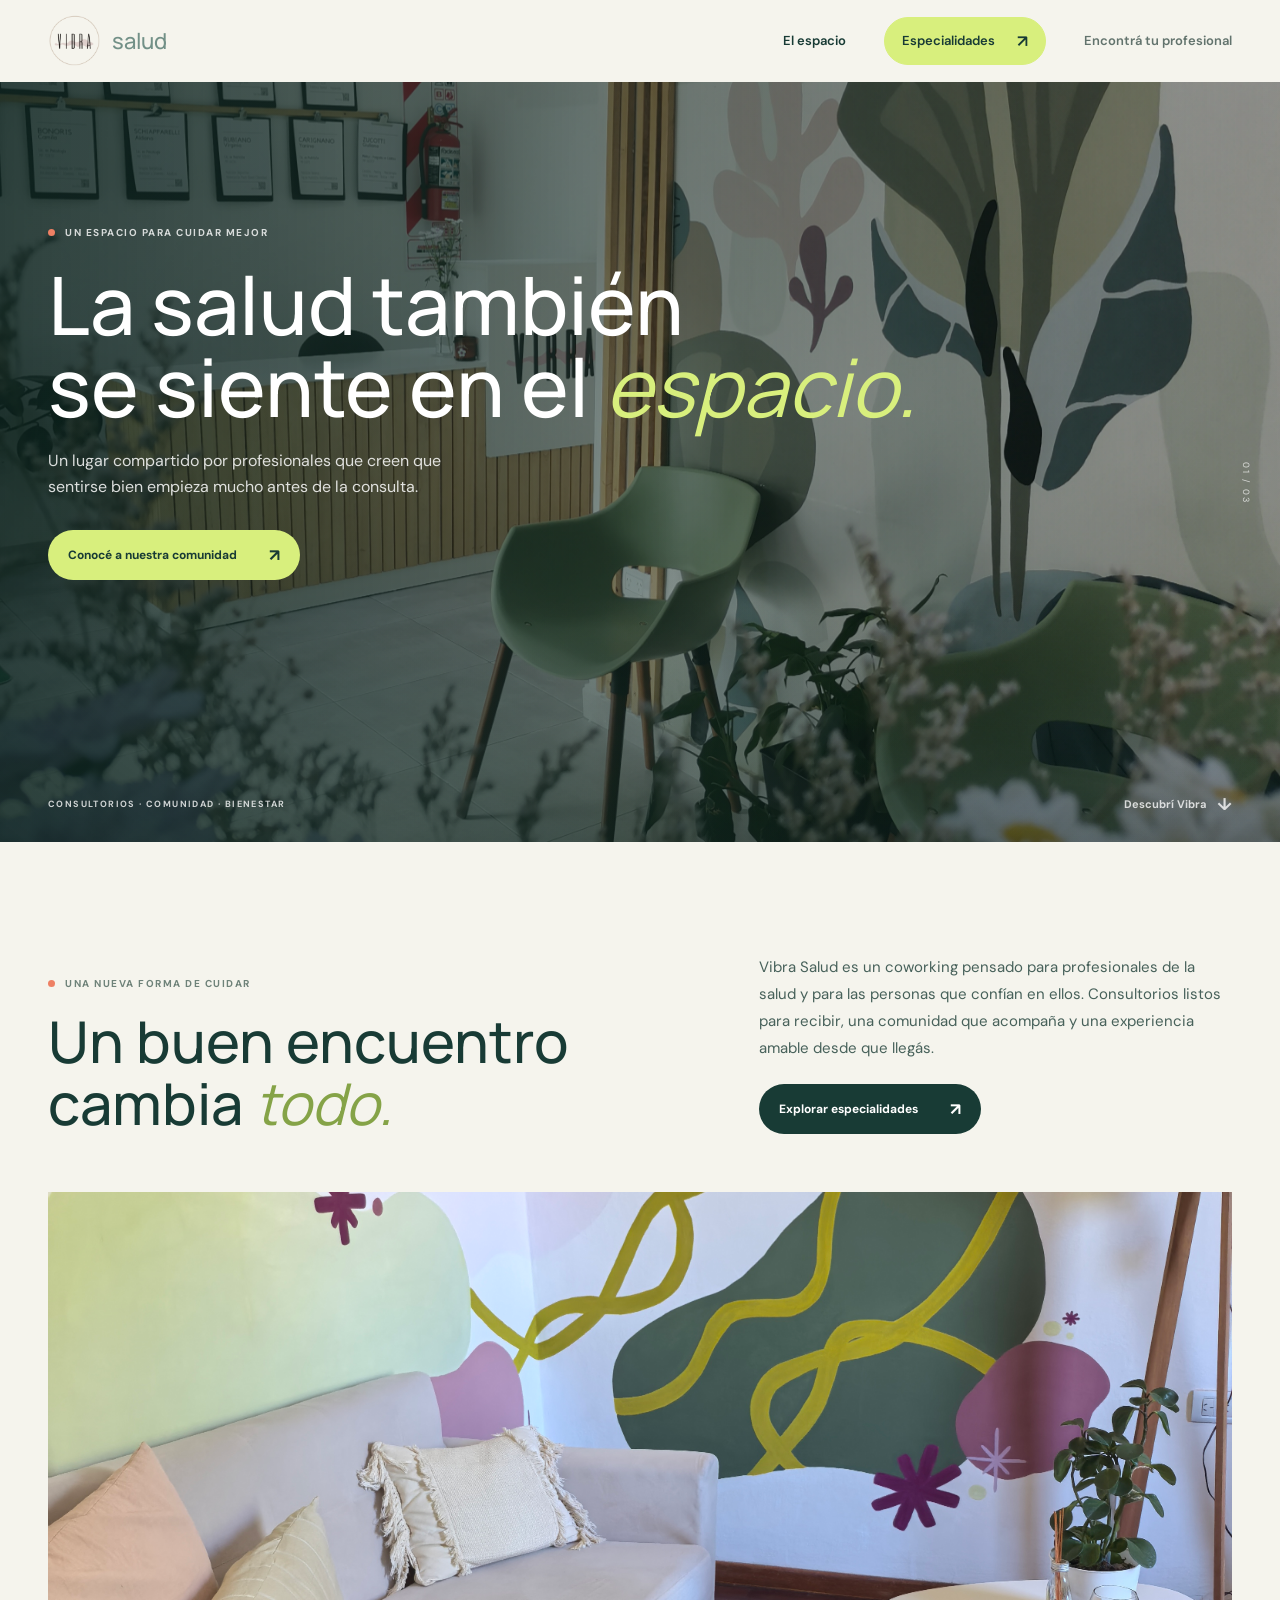
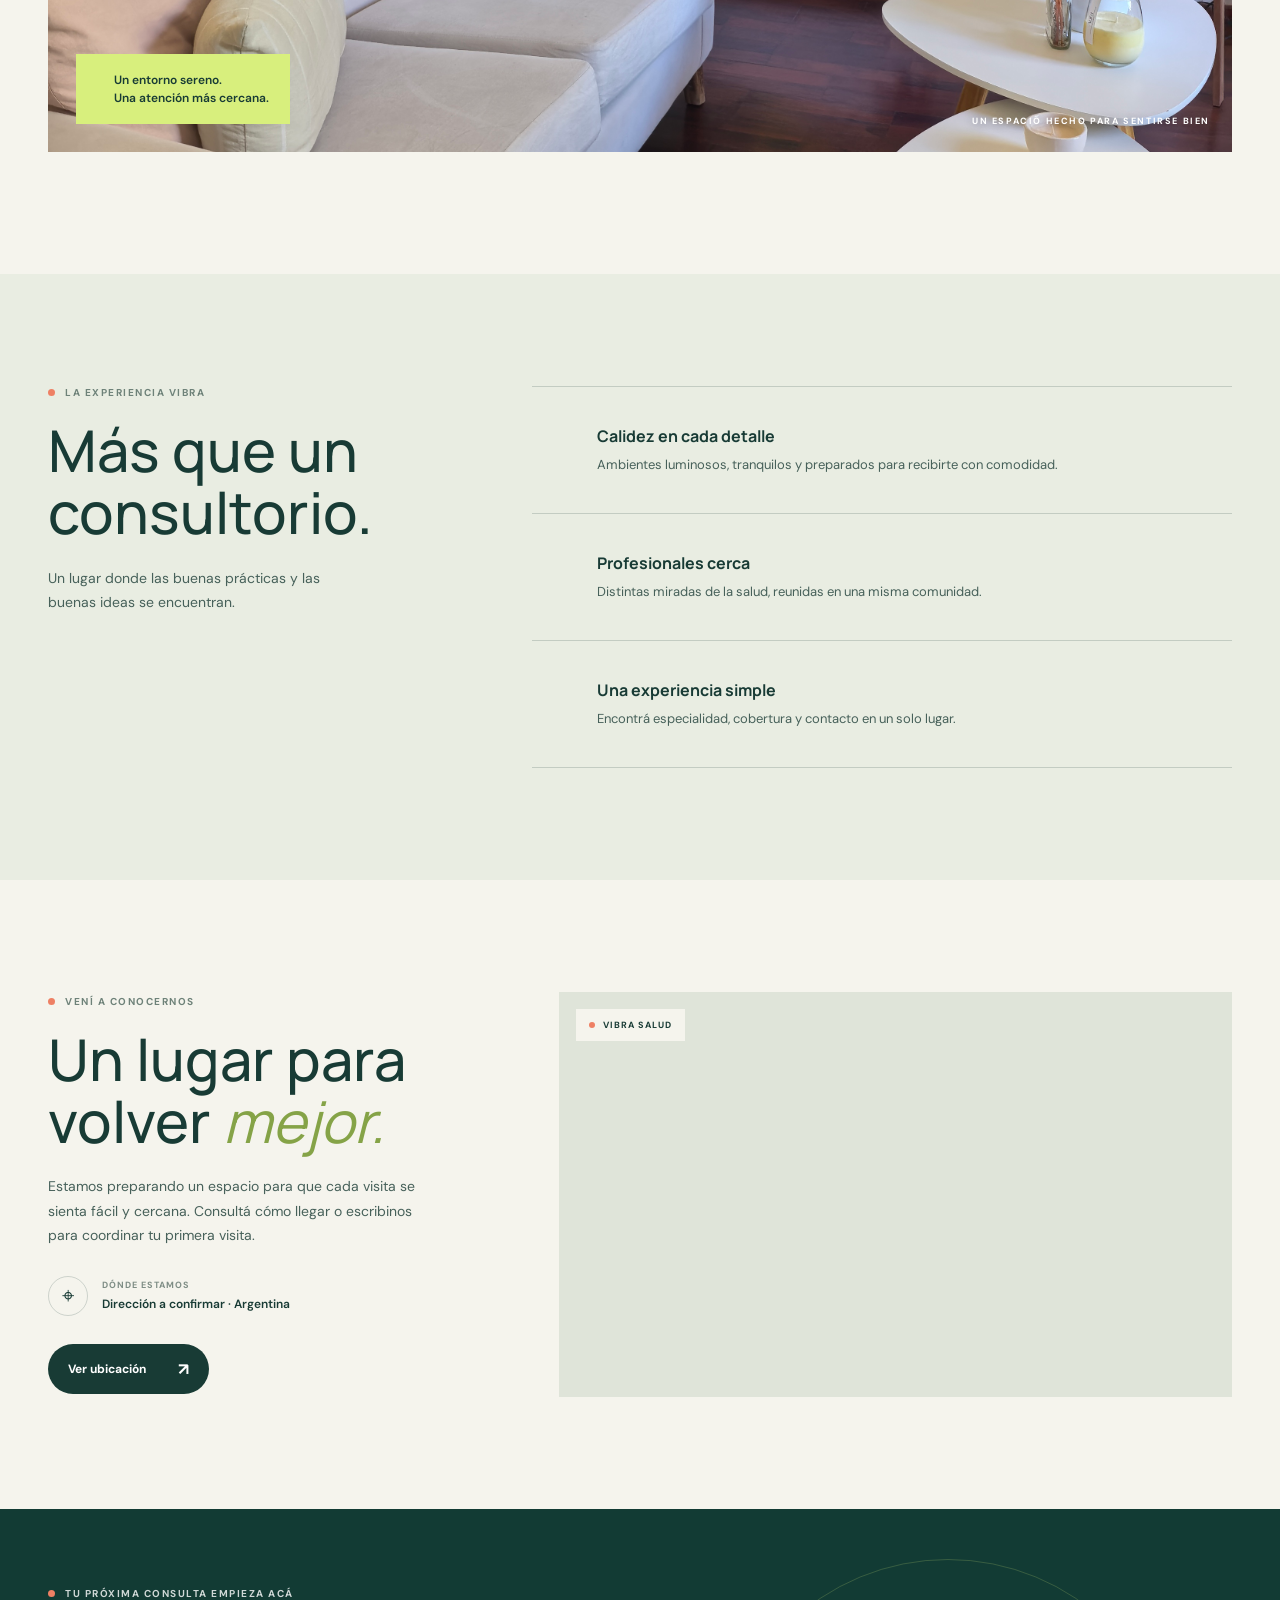
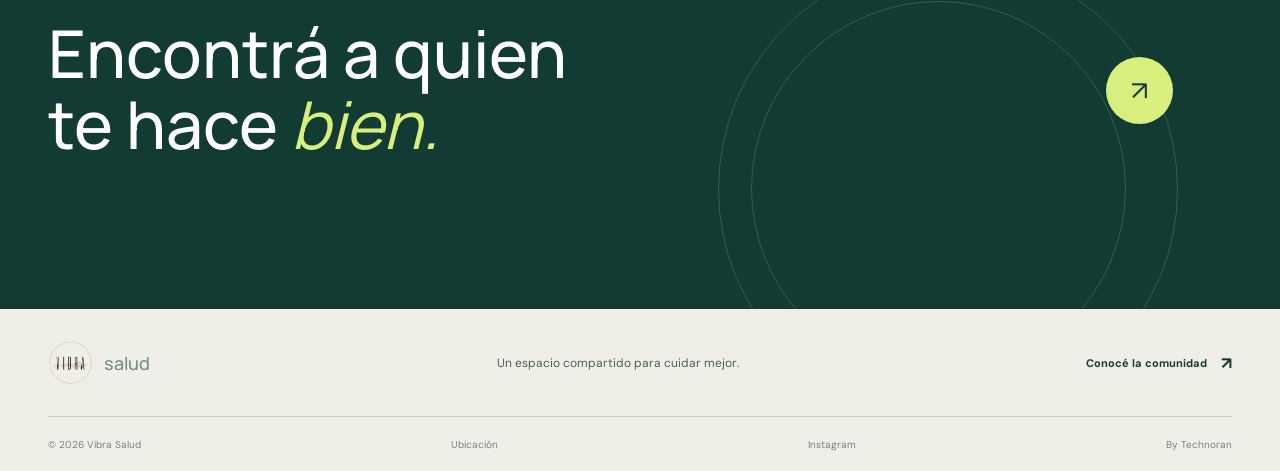
==== index.html @ de211df5 ""direccion"" ====
<!doctype html>
<html lang="es">
<head>
  <meta charset="utf-8">
  <meta name="viewport" content="width=device-width, initial-scale=1">
  <meta name="theme-color" content="#f5f4ed">
  <meta name="description" content="Vibra Salud: espacios de trabajo compartidos para profesionales de la salud. Conocé el espacio y encontrá a tu profesional.">
  <title>Vibra Salud | Un espacio que te hace bien</title>
  <link rel="preconnect" href="https://fonts.googleapis.com">
  <link rel="preconnect" href="https://fonts.gstatic.com" crossorigin>
  <link href="https://fonts.googleapis.com/css2?family=DM+Sans:wght@400;500;600;700&family=Manrope:wght@400;500;600;700;800&display=swap" rel="stylesheet">
  <link rel="stylesheet" href="styles.css">
  <script src="script.js" defer></script>
</head>
<body>
  <header class="site-header">
    <a class="brand" href="index.html" aria-label="Vibra Salud, inicio">
      <img class="brand-logo" src="image/logo.png" alt="">
      <span class="brand-light">salud</span>
    </a>
    <button class="menu-toggle" type="button" aria-expanded="false" aria-controls="main-nav" aria-label="Abrir menú">
      <span></span><span></span>
    </button>
    <nav class="main-nav" id="main-nav" aria-label="Navegación principal">
      <a class="nav-link active" href="index.html">El espacio</a>
      <a class="nav-cta" href="especialidades.html">Especialidades <span aria-hidden="true">↗</span></a>
      <a class="nav-link" href="profesionales.html">Encontrá tu profesional</a>
    </nav>
  </header>

  <main>
    <section class="hero" aria-labelledby="hero-title">
      <div class="hero-image" role="img" aria-label="Consultorio luminoso y cálido preparado para recibir pacientes"></div>
      <div class="hero-shade"></div>
      <div class="hero-content page-width">
        <p class="eyebrow eyebrow-light"><span class="eyebrow-dot"></span> Un espacio para cuidar mejor</p>
        <h1 id="hero-title">La salud también<br>se siente en el <em>espacio.</em></h1>
        <p class="hero-copy">Un lugar compartido por profesionales que creen que sentirse bien empieza mucho antes de la consulta.</p>
        <a class="button button-lime" href="especialidades.html">Conocé a nuestra comunidad <span aria-hidden="true">↗</span></a>
      </div>
      <div class="hero-bottom page-width">
        <span>CONSULTORIOS · COMUNIDAD · BIENESTAR</span>
        <a href="#el-espacio">Descubrí Vibra <span aria-hidden="true">↓</span></a>
      </div>
      <span class="hero-index" aria-hidden="true">01 / 03</span>
    </section>

    <section class="intro section-pad" id="el-espacio">
      <div class="page-width intro-grid">
        <div>
          <p class="eyebrow"><span class="eyebrow-dot"></span> Una nueva forma de cuidar</p>
          <h2>Un buen encuentro<br>cambia <em>todo.</em></h2>
        </div>
        <div class="intro-copy">
          <p>Vibra Salud es un coworking pensado para profesionales de la salud y para las personas que confían en ellos. Consultorios listos para recibir, una comunidad que acompaña y una experiencia amable desde que llegás.</p>
          <a class="button button-dark" href="especialidades.html">Explorar especialidades <span aria-hidden="true">↗</span></a>
        </div>
      </div>
      <div class="page-width image-story image-carousel">
        <img src="image/vibra2.jpg" class="is-active">
        <img src="image/vibra4.jpg">
        <img src="image/vibra3.jpg">
        <img src="image/vibra6.jpg">
        <div class="image-note"><span class="note-number"></span><span>Un entorno sereno.<br>Una atención más cercana.</span></div>
        <div class="image-caption">UN ESPACIO HECHO PARA SENTIRSE BIEN</div>
      </div>
    </section>

    <section class="values section-pad">
      <div class="page-width values-grid">
        <div class="values-heading">
          <p class="eyebrow"><span class="eyebrow-dot"></span> La experiencia Vibra</p>
          <h2>Más que un<br>consultorio.</h2>
          <p>Un lugar donde las buenas prácticas y las buenas ideas se encuentran.</p>
        </div>
        <div class="value-list">
          <article class="value-item">
            <span class="value-symbol" aria-hidden="true"></span>
            <div><h3>Calidez en cada detalle</h3><p>Ambientes luminosos, tranquilos y preparados para recibirte con comodidad.</p></div>
            <span class="value-arrow" aria-hidden="true"></span>
          </article>
          <article class="value-item">
            <span class="value-symbol" aria-hidden="true"></span>
            <div><h3>Profesionales cerca</h3><p>Distintas miradas de la salud, reunidas en una misma comunidad.</p></div>
            <span class="value-arrow" aria-hidden="true"></span>
          </article>
          <article class="value-item">
            <span class="value-symbol" aria-hidden="true"></span>
            <div><h3>Una experiencia simple</h3><p>Encontrá especialidad, cobertura y contacto en un solo lugar.</p></div>
            <span class="value-arrow" aria-hidden="true"></span>
          </article>
        </div>
      </div>
    </section>

    <section class="location section-pad" id="ubicacion">
      <div class="page-width location-grid">
        <div class="location-copy">
          <p class="eyebrow"><span class="eyebrow-dot"></span> Vení a conocernos</p>
          <h2>Un lugar para<br>volver <em>mejor.</em></h2>
          <p>Estamos preparando un espacio para que cada visita se sienta fácil y cercana. Consultá cómo llegar o escribinos para coordinar tu primera visita.</p>
          <div class="address-block">
            <span class="address-icon" aria-hidden="true">⌖</span>
            <div><span class="small-label">DÓNDE ESTAMOS</span><strong data-address>Carlos Pellegrini 689, Villa Maria, Córdoba, Argentina</strong></div>
          </div>
          <a class="button button-dark" href="https://www.google.com/maps/search/?api=1&query=Vibra+Salud+coworking" target="_blank" rel="noreferrer">Ver ubicación <span aria-hidden="true">↗</span></a>
        </div>
        <div class="map-frame">
          <iframe title="Mapa de ubicación de Vibra Salud" data-map src="https://maps.google.com/maps?q=Vibra%20Salud%20coworking&t=&z=13&ie=UTF8&iwloc=&output=embed" loading="lazy" referrerpolicy="no-referrer-when-downgrade"></iframe>
          <span class="map-label"><span class="eyebrow-dot"></span> VIBRA SALUD</span>
        </div>
      </div>
    </section>

    <section class="closing-band">
      <div class="page-width closing-content">
        <p class="eyebrow eyebrow-light"><span class="eyebrow-dot"></span> Tu próxima consulta empieza acá</p>
        <h2>Encontrá a quien<br>te hace <em>bien.</em></h2>
        <a class="round-link" href="especialidades.html" aria-label="Ver especialidades">↗</a>
      </div>
      <span class="closing-orbit orbit-one" aria-hidden="true"></span>
      <span class="closing-orbit orbit-two" aria-hidden="true"></span>
    </section>
  </main>

  <footer class="site-footer">
    <div class="page-width footer-top">
      <a class="brand brand-footer" href="index.html" aria-label="Vibra Salud, inicio"><img class="brand-logo" src="image/logo.png" alt=""><span class="brand-light">salud</span></a>
      <p>Un espacio compartido para cuidar mejor.</p>
      <a class="footer-link" href="especialidades.html">Conocé la comunidad <span aria-hidden="true">↗</span></a>
    </div>
    <div class="page-width footer-bottom"><span>© <span data-year></span> Vibra Salud</span><a href="#ubicacion">Ubicación</a><a href="https://www.instagram.com/vibra.coworkingsalud/" target="_blank" rel="noopener noreferrer">Instagram</a><a href="https://technoransuite.com.ar/" target="_blank" rel="noopener noreferrer">By Technoran</a></div>
  </footer>
</body>
</html>
---- styles.css ----
:root {
  --paper: #f5f4ed;
  --white: #fffefa;
  --ink: #183b35;
  --ink-soft: #47615a;
  --green: #164f43;
  --green-deep: #123b34;
  --lime: #d8ef7d;
  --coral: #ee8064;
  --line: rgba(24, 59, 53, .18);
  --font-display: "Manrope", sans-serif;
  --font-body: "DM Sans", sans-serif;
  --page-width: 1240px;
}

* { box-sizing: border-box; }
html { scroll-behavior: smooth; }
body { margin: 0; background: var(--paper); color: var(--ink); font-family: var(--font-body); font-size: 16px; -webkit-font-smoothing: antialiased; }
a { color: inherit; text-decoration: none; }
button, select { font: inherit; }
button:focus-visible, a:focus-visible, select:focus-visible { outline: 3px solid var(--coral); outline-offset: 4px; }
.page-width { width: min(var(--page-width), calc(100% - 96px)); margin-inline: auto; }
.section-pad { padding-block: 112px; }
.site-header { height: 82px; padding-inline: max(48px, calc((100vw - var(--page-width)) / 2)); display: flex; justify-content: space-between; align-items: center; background: var(--paper); position: sticky; top: 0; z-index: 10; border-bottom: 1px solid transparent; transition: background .25s ease, border-color .25s ease, backdrop-filter .25s ease; }
body.has-scrolled .site-header { background: rgba(245, 244, 237, .94); border-bottom-color: var(--line); backdrop-filter: blur(12px); }
.scroll-progress { height: 3px; position: fixed; top: 0; left: 0; right: 0; z-index: 20; pointer-events: none; }
.scroll-progress span { height: 100%; display: block; background: var(--coral); transform: scaleX(0); transform-origin: left center; }
.brand { display: inline-flex; align-items: center; gap: 10px; font: 800 22px/1 var(--font-display); letter-spacing: 0; color: var(--ink); }
.brand-logo { width: 54px; height: 54px; display: block; flex: 0 0 auto; object-fit: contain; }
.brand-mark { width: 33px; height: 33px; display: grid; place-items: center; color: var(--ink); background: var(--lime); border-radius: 50%; font-size: 18px; }
.brand-light { font-weight: 500; color: #729087; }
.main-nav { display: flex; align-items: center; gap: 38px; font-size: 13px; font-weight: 600; }
.nav-link { color: #62736d; transition: color .2s ease; }
.nav-link:hover, .nav-link.active { color: var(--ink); }
.nav-cta { display: flex; gap: 22px; align-items: center; color: var(--ink); background: var(--lime); border: 1px solid var(--lime); border-radius: 99px; padding: 12px 17px; transition: background .2s ease, border-color .2s ease; }
.nav-cta:hover { background: #e6f6a9; border-color: #e6f6a9; }
.nav-cta span, .text-link span, .footer-link span { font-size: 17px; }
.menu-toggle { display: none; }
.hero { min-height: min(720px, calc(100svh - 82px)); min-height: clamp(600px, calc(100svh - 82px), 760px); position: relative; overflow: hidden; color: white; background: #42564b; }
.hero-image, .hero-shade { position: absolute; inset: 0; }
.hero-image { background-image: url("image/vibra6.jpg"); background-position: center 53%; background-size: cover; transform: scale(1.015); animation: image-arrive 1.2s ease-out both; }
.hero-shade { background: linear-gradient(90deg, rgba(12, 36, 31, .81) 0%, rgba(16, 40, 34, .59) 42%, rgba(22, 38, 32, .17) 100%), linear-gradient(0deg, rgba(13, 32, 27, .4), transparent 32%); }
.hero-content { position: relative; z-index: 1; padding-top: clamp(100px, 16vh, 158px); animation: rise-in .75s .08s both; }
.eyebrow { display: flex; align-items: center; gap: 10px; margin: 0; color: #6e8279; font-size: 10px; font-weight: 700; letter-spacing: 1.5px; text-transform: uppercase; }
.eyebrow-light { color: rgba(255,255,255,.8); }
.eyebrow-dot { width: 7px; height: 7px; background: var(--coral); border-radius: 50%; flex: 0 0 auto; }
h1, h2, h3, p { margin-top: 0; }
.hero h1, .page-hero h1, .directory-hero h1 { margin: 24px 0 20px; font: 500 clamp(52px, 6.3vw, 84px)/1.02 var(--font-display); letter-spacing: 0; }
h1 em, h2 em { font-weight: 400; }
.hero h1 em { color: var(--lime); }
.hero-copy { max-width: 425px; margin-bottom: 30px; color: rgba(255,255,255,.84); font-size: 16px; line-height: 1.65; }
.button { min-height: 50px; width: fit-content; display: inline-flex; align-items: center; justify-content: space-between; gap: 32px; padding: 0 20px; border-radius: 99px; font-size: 12px; font-weight: 700; transition: transform .2s ease, background .2s ease; }
.button:hover { transform: translateY(-2px); }
.button-lime { background: var(--lime); color: var(--ink); }
.button-lime:hover { background: #e6f6a9; }
.button span { font-size: 17px; }
.hero-bottom { position: absolute; z-index: 2; left: 50%; bottom: 27px; transform: translateX(-50%); display: flex; justify-content: space-between; align-items: center; font-size: 9px; font-weight: 700; letter-spacing: 1.4px; color: rgba(255,255,255,.78); }
.hero-bottom a { display: flex; align-items: center; gap: 10px; letter-spacing: 0; font-size: 11px; }
.hero-bottom a span { font-size: 17px; }
.hero-index { position: absolute; right: 28px; top: 50%; writing-mode: vertical-rl; font-size: 9px; letter-spacing: 2px; color: rgba(255,255,255,.75); }
.intro { padding-bottom: 122px; }
.intro-grid { display: grid; grid-template-columns: 1fr .75fr; gap: 80px; align-items: end; margin-bottom: 58px; }
.intro h2, .values h2, .location h2, .closing-band h2, .section-heading-row h2, .directory-contact h2 { margin: 20px 0 0; font: 500 clamp(38px, 4.5vw, 60px)/1.08 var(--font-display); }
.intro h2 em, .values h2 em, .location h2 em, .section-heading-row h2 em { color: #85a347; }
.intro-copy p { max-width: 490px; margin: 0 0 22px; color: var(--ink-soft); font-size: 15px; line-height: 1.8; }
.text-link { display: inline-flex; gap: 18px; align-items: center; font-size: 12px; font-weight: 700; border-bottom: 1px solid var(--green); padding-bottom: 7px; }
.image-story { height: clamp(340px, 48vw, 560px); position: relative; overflow: hidden; background: #d4d8cc; }
.image-story > img { width: 100%; height: 100%; display: block; object-fit: cover; object-position: center 55%; }
.image-story > img { transition: transform .8s cubic-bezier(.2,.7,.2,1); }
.image-story:hover > img { transform: scale(1.035); }
.image-carousel > img { position: absolute; top: 0; left: 0; opacity: 0; transition: opacity 1s ease; }
.image-carousel > img.is-active { opacity: 1; }
.image-note { position: absolute; bottom: 28px; left: 28px; display: flex; gap: 17px; align-items: center; padding: 17px 21px; background: var(--lime); color: var(--ink); font-size: 12px; font-weight: 600; line-height: 1.5; }
.note-number { font: 700 25px var(--font-display); }
.image-caption { position: absolute; right: 22px; bottom: 25px; color: white; font-size: 9px; font-weight: 700; letter-spacing: 1.6px; text-shadow: 0 1px 8px rgba(0,0,0,.4); }
.values { background: #e9ede2; }
.values-grid { display: grid; grid-template-columns: .72fr 1.28fr; gap: 90px; }
.values-heading > p:last-child { max-width: 280px; margin-top: 24px; color: var(--ink-soft); font-size: 14px; line-height: 1.7; }
.value-list { border-top: 1px solid var(--line); }
.value-item { min-height: 127px; display: grid; grid-template-columns: 45px 1fr 24px; gap: 20px; align-items: center; border-bottom: 1px solid var(--line); }
.value-symbol { align-self: start; padding-top: 35px; color: #82928a; font-size: 10px; font-weight: 700; }
.value-item h3 { margin: 0 0 8px; font: 700 16px var(--font-display); }
.value-item p { margin: 0; color: var(--ink-soft); font-size: 13px; line-height: 1.55; }
.value-arrow { color: #70923d; font-size: 20px; }
.location-grid { display: grid; grid-template-columns: .78fr 1.22fr; gap: 80px; align-items: center; }
.location-copy > p:not(.eyebrow) { max-width: 390px; margin: 22px 0; color: var(--ink-soft); font-size: 14px; line-height: 1.75; }
.address-block { display: flex; align-items: center; gap: 14px; margin: 28px 0; }
.address-icon { width: 40px; height: 40px; display: grid; place-items: center; border: 1px solid var(--line); border-radius: 50%; font-size: 22px; }
.address-block div { display: grid; gap: 5px; }
.small-label { color: #7e8d85; font-size: 9px; font-weight: 700; letter-spacing: 1px; }
.address-block strong { font-size: 12px; font-weight: 600; }
.button-dark { background: var(--ink); color: white; }
.button-dark:hover { background: #286154; }
.map-frame { height: 405px; position: relative; overflow: hidden; background: #dfe4d9; }
.map-frame iframe { width: 100%; height: 100%; border: 0; filter: saturate(.7); }
.map-label { position: absolute; top: 17px; left: 17px; display: flex; align-items: center; gap: 8px; padding: 10px 13px; background: var(--paper); font-size: 9px; font-weight: 700; letter-spacing: 1px; }
.map-label .eyebrow-dot { width: 6px; height: 6px; }
.closing-band { min-height: 400px; position: relative; overflow: hidden; padding-block: 78px; background: var(--green-deep); color: white; }
.closing-content { position: relative; z-index: 1; }
.closing-band h2 { margin-top: 18px; font-size: clamp(43px, 5.3vw, 66px); }
.closing-band h2 em { color: var(--lime); }
.round-link { position: absolute; top: 70px; right: 5%; width: 67px; height: 67px; display: grid; place-items: center; background: var(--lime); border-radius: 50%; color: var(--ink); font-size: 27px; transition: transform .25s ease; }
.round-link:hover { transform: rotate(45deg); }
.closing-orbit { position: absolute; width: 460px; height: 460px; border: 1px solid rgba(216,239,125,.19); border-radius: 50%; }
.orbit-one { right: 8%; top: 50px; }
.orbit-two { right: 12%; top: 92px; width: 375px; height: 375px; }
.site-footer { background: #f0efe7; }
.footer-top { min-height: 108px; display: flex; align-items: center; justify-content: space-between; border-bottom: 1px solid var(--line); }
.footer-top > p { margin: 0; color: var(--ink-soft); font-size: 12px; }
.brand-footer { font-size: 18px; }
.brand-footer .brand-logo { width: 46px; height: 46px; }
.footer-link { display: flex; align-items: center; gap: 14px; font-size: 11px; font-weight: 700; }
.footer-bottom { min-height: 54px; display: flex; align-items: center; justify-content: space-between; color: #75827a; font-size: 10px; }

/* Specialty directory */
.page-hero { min-height: 440px; position: relative; overflow: hidden; padding-block: 80px 70px; background: #e9ede2; }
.page-hero-content { position: relative; z-index: 1; }
.page-hero h1, .directory-hero h1 { color: var(--ink); font-size: clamp(54px, 6vw, 78px); }
.page-hero h1 em, .directory-hero h1 em { color: #71923c; }
.page-hero-content > p:not(.eyebrow) { max-width: 410px; color: var(--ink-soft); font-size: 15px; line-height: 1.7; }
.page-hero-count { position: absolute; right: 0; bottom: 2px; font: 700 13px var(--font-display); }
.page-hero-count span { color: #94a097; padding-inline: 5px; }
.specialty-art { position: absolute; width: 430px; height: 430px; right: 7%; top: 0; opacity: .82; }
.art-disc { position: absolute; width: 310px; height: 310px; top: 50px; left: 65px; border-radius: 50%; background: var(--lime); }
.art-line { position: absolute; border: 1px solid rgba(24,59,53,.45); border-radius: 50%; transform: rotate(-28deg); }
.art-line-a { width: 375px; height: 145px; top: 127px; left: 30px; }
.art-line-b { width: 380px; height: 145px; top: 128px; left: 28px; transform: rotate(53deg); }
.art-stamp { position: absolute; top: 167px; left: 183px; color: var(--ink); font: 800 12px/1.2 var(--font-display); letter-spacing: 1px; transform: rotate(-10deg); }
.specialties-section { padding-top: 92px; }
.section-heading-row { display: flex; align-items: end; justify-content: space-between; gap: 35px; margin-bottom: 44px; }
.section-heading-row h2 { font-size: 43px; }
.section-aside { margin-bottom: 6px; color: #75827a; font-size: 9px; font-weight: 700; letter-spacing: 1.1px; }
.section-aside span { margin-left: 9px; color: var(--ink); font-size: 16px; }
.specialty-grid { display: grid; grid-template-columns: repeat(3, minmax(0, 1fr)); gap: 12px; }
.specialty-card { min-height: 246px; position: relative; overflow: hidden; display: flex; flex-direction: column; align-items: flex-start; padding: 24px 25px; transition: transform .25s ease, filter .25s ease; }
.specialty-card:hover { transform: translateY(-4px); filter: saturate(1.08); }
.specialty-card-large { background: #dae8c4; }
.specialty-card-green { background: #cfe4d3; }
.specialty-card-orange { background: #f2d9c4; }
.specialty-card-blue { background: #d7e5e4; }
.specialty-card-lilac { background: #deded0; }
.specialty-card-yellow { background: #eee6bd; }
.specialty-card-rose { background: #efd9d1; }
.specialty-number { color: #60756a; font-size: 10px; font-weight: 700; letter-spacing: 1px; }
.specialty-icon { margin-top: 26px; color: var(--green); font: 400 23px var(--font-display); }
.specialty-name { position: relative; z-index: 1; margin-top: 20px; font: 700 20px var(--font-display); }
.specialty-description { position: relative; z-index: 1; margin-top: 7px; color: #60736a; font-size: 12px; }
.specialty-go { position: absolute; right: 21px; bottom: 19px; z-index: 2; font-size: 19px; }
.specialty-graphic { position: absolute; right: 24px; top: 22px; color: rgba(22,79,67,.16); font-family: var(--font-display); font-size: 86px; line-height: 1; }
.graphic-tooth { font-size: 100px; transform: rotate(-26deg); }
.graphic-leaf { top: 35px; right: 38px; font-size: 92px; transform: rotate(-35deg); }
.graphic-eye { top: 37px; right: 38px; font-size: 78px; }
.graphic-mind { top: 28px; font-size: 95px; }
.graphic-move { right: 47px; font-size: 110px; transform: rotate(23deg); }
.graphic-skin { top: 35px; font-size: 87px; }
.graphic-flower { font-size: 92px; }
.specialty-footnote { display: flex; align-items: center; gap: 10px; margin-top: 25px; color: #75827a; font-size: 11px; }
.specialty-footnote .eyebrow-dot { width: 6px; height: 6px; }
.community-strip { background: var(--lime); }
.community-strip-inner { min-height: 76px; display: flex; justify-content: space-between; align-items: center; font-size: 10px; font-weight: 700; letter-spacing: 1.2px; }
.community-strip-inner a { display: flex; gap: 19px; align-items: center; letter-spacing: 0; font-size: 12px; }
.community-strip-inner a span { font-size: 18px; }

/* Professional directory */
.directory-hero { position: relative; overflow: hidden; padding-top: 76px; background: #e7ece3; }
.directory-hero-inner { min-height: 310px; position: relative; display: flex; align-items: end; justify-content: space-between; padding-bottom: 55px; }
.directory-hero h1 { margin-bottom: 0; font-size: clamp(56px, 6.3vw, 81px); }
.directory-intro { max-width: 260px; margin: 0 8% 7px 30px; color: var(--ink-soft); font-size: 14px; line-height: 1.75; }
.directory-hero .page-hero-count { bottom: 58px; }
.directory-ribbon { height: 38px; display: flex; align-items: center; gap: 32px; overflow: hidden; white-space: nowrap; background: var(--lime); color: var(--ink); font-size: 9px; font-weight: 700; letter-spacing: 1.4px; }
.directory-ribbon span { min-width: max-content; animation: ribbon-scroll 26s linear infinite; }
.directory-section { padding-top: 88px; }
.directory-heading { align-items: end; }
.directory-heading h2 { font-size: 46px; }
.directory-help { max-width: 260px; margin: 0 0 5px; color: var(--ink-soft); font-size: 13px; line-height: 1.7; }
.directory-controls { display: flex; align-items: end; justify-content: space-between; gap: 25px; padding-bottom: 22px; border-bottom: 1px solid var(--line); }
.specialty-filters { display: flex; flex-wrap: wrap; gap: 7px; }
.filter-chip { min-height: 38px; padding: 0 14px; border: 1px solid var(--line); border-radius: 99px; background: transparent; color: #566b62; cursor: pointer; font-size: 11px; transition: background .2s ease, color .2s ease, border-color .2s ease; }
.filter-chip:hover { border-color: var(--green); color: var(--ink); }
.filter-chip[aria-pressed="true"] { border-color: var(--green); background: var(--green); color: white; }
.insurance-select { min-width: 205px; position: relative; display: grid; gap: 7px; }
.insurance-select[hidden] { display: none; }
.insurance-select > span:first-child { color: #78867d; font-size: 9px; font-weight: 700; letter-spacing: 1px; }
.insurance-select select { width: 100%; min-height: 39px; appearance: none; padding: 0 34px 0 13px; border: 1px solid var(--line); border-radius: 3px; background: var(--paper); color: var(--ink); font-size: 11px; cursor: pointer; }
.select-arrow { position: absolute; right: 13px; bottom: 7px; pointer-events: none; font-size: 18px; }
.directory-result-line { min-height: 55px; display: flex; align-items: center; justify-content: space-between; color: #75827a; font-size: 11px; }
.clear-filters { padding: 5px 0; border: 0; background: none; color: var(--green); cursor: pointer; font-size: 11px; font-weight: 700; }
.clear-filters span { padding-left: 4px; font-size: 17px; }
.professional-list { border-top: 1px solid var(--line); }
.professional-card { display: grid; grid-template-columns: 1fr 170px; border-bottom: 1px solid var(--line); }
.professional-toggle { width: 100%; min-height: 100px; display: grid; grid-template-columns: 42px 1fr auto 24px; gap: 20px; align-items: center; padding: 17px 20px 17px 0; border: 0; background: transparent; color: var(--ink); text-align: left; cursor: pointer; }
.professional-index { color: #8a9990; font-size: 10px; font-weight: 700; }
.professional-main { display: grid; gap: 6px; }
.professional-name { font: 700 17px var(--font-display); }
.professional-specialty { color: #718078; font-size: 11px; }
.professional-coverages { display: flex; flex-wrap: wrap; gap: 5px; justify-content: end; }
.coverage-pill { padding: 6px 9px; border: 1px solid var(--line); border-radius: 99px; color: #576b61; font-size: 9px; }
.professional-chevron { color: #648348; font-size: 21px; transition: transform .2s ease; }
.professional-card.is-open .professional-chevron { transform: rotate(45deg); }
.professional-contact { display: flex; align-items: center; justify-content: end; border-left: 1px solid var(--line); color: var(--green); font-size: 11px; font-weight: 700; }
.professional-contact span { padding-left: 9px; font-size: 17px; }
.contact-disabled { color: #89958d !important; cursor: not-allowed; }
.professional-detail { grid-column: 1 / -1; display: grid; grid-template-columns: 190px 1fr auto; gap: 28px; align-items: center; padding: 0 20px 24px 62px; animation: rise-in .3s ease both; }
.professional-detail[hidden] { display: none; }
.professional-photo { width: 190px; aspect-ratio: 4 / 3; object-fit: cover; background: #dbe3d8; }
.professional-bio { max-width: 450px; margin: 0; color: var(--ink-soft); font-size: 12px; line-height: 1.75; }
.detail-action { min-height: 43px; padding-inline: 16px; font-size: 10px; white-space: nowrap; }
.empty-state { margin: 0; padding: 45px 0; color: var(--ink-soft); font-size: 14px; }
.directory-note { margin: 20px 0 0; color: #7a8980; font-size: 10px; line-height: 1.6; }
.directory-contact { position: relative; overflow: hidden; padding-block: 76px; background: var(--green-deep); color: white; }
.directory-contact-inner { position: relative; z-index: 1; }
.directory-contact h2 { margin: 18px 0 23px; font-size: clamp(43px, 5vw, 62px); }
.directory-contact h2 em { color: var(--lime); }
.directory-contact::after { content: "v."; position: absolute; top: -130px; right: 12%; color: rgba(216,239,125,.08); font: 800 420px/.9 var(--font-display); }

@keyframes rise-in { from { opacity: 0; transform: translateY(14px); } to { opacity: 1; transform: translateY(0); } }
@keyframes image-arrive { from { transform: scale(1.06); } to { transform: scale(1.015); } }
@keyframes ribbon-scroll { from { transform: translateX(0); } to { transform: translateX(-25%); } }
.reveal-on-scroll { opacity: 0; translate: 0 22px; transition: opacity .65s ease var(--reveal-delay, 0ms), translate .65s cubic-bezier(.2,.7,.2,1) var(--reveal-delay, 0ms); }
.reveal-on-scroll.is-visible { opacity: 1; translate: 0 0; }

@media (max-width: 900px) {
  .page-width { width: min(var(--page-width), calc(100% - 56px)); }
  .site-header { padding-inline: 28px; }
  .main-nav { gap: 20px; }
  .section-pad { padding-block: 82px; }
  .intro-grid { gap: 38px; }
  .values-grid { gap: 45px; }
  .location-grid { gap: 40px; }
  .specialty-art { right: -12%; opacity: .55; }
  .specialty-grid { grid-template-columns: repeat(2, minmax(0, 1fr)); }
  .directory-controls { align-items: start; flex-direction: column; }
  .insurance-select { width: min(100%, 320px); }
  .professional-detail { grid-template-columns: 150px 1fr; padding-left: 62px; }
  .professional-photo { width: 150px; }
  .detail-action { grid-column: 2; justify-self: start; }
}
@media (max-width: 620px) {
  .page-width { width: calc(100% - 40px); }
  .site-header { height: 70px; padding-inline: 20px; }
  .brand { font-size: 20px; }
  .brand-logo { width: 48px; height: 48px; }
  .menu-toggle { width: 42px; height: 42px; display: grid; align-content: center; justify-items: center; gap: 5px; border: 1px solid var(--line); border-radius: 50%; background: transparent; }
  .menu-toggle span { width: 15px; height: 1px; background: var(--ink); }
  .main-nav { position: absolute; top: 70px; left: 0; right: 0; display: none; align-items: stretch; gap: 0; padding: 10px 20px 20px; background: var(--paper); border-bottom: 1px solid var(--line); }
  .main-nav.is-open { display: flex; flex-direction: column; }
  .nav-link { padding: 13px 3px; border-bottom: 1px solid var(--line); }
  .nav-cta { margin-top: 13px; justify-content: space-between; }
  .hero { min-height: 690px; min-height: min(760px, calc(100svh - 70px)); }
  .hero-image { background-position: 58% center; }
  .hero-shade { background: linear-gradient(90deg, rgba(12,36,31,.77), rgba(16,40,34,.3)), linear-gradient(0deg, rgba(13,32,27,.45), transparent 38%); }
  .hero-content { padding-top: clamp(105px, 19vh, 160px); }
  .hero h1 { font-size: clamp(48px, 12vw, 65px); }
  .hero-copy { max-width: 345px; font-size: 14px; }
  .hero-index { right: 12px; }
  .hero-bottom { bottom: 22px; font-size: 8px; letter-spacing: .8px; }
  .hero-bottom a { font-size: 10px; }
  .section-pad { padding-block: 70px; }
  .intro { padding-bottom: 75px; }
  .intro-grid { grid-template-columns: 1fr; gap: 22px; margin-bottom: 32px; }
  .intro h2, .values h2, .location h2 { font-size: 43px; }
  .intro-copy p { font-size: 14px; }
  .image-story { width: 100%; height: 365px; }
  .image-note { left: 13px; bottom: 13px; padding: 12px 14px; font-size: 10px; }
  .image-caption { right: 12px; bottom: 16px; max-width: 100px; font-size: 7px; line-height: 1.5; text-align: right; }
  .values-grid, .location-grid { grid-template-columns: 1fr; gap: 35px; }
  .values-heading > p:last-child { margin-top: 17px; }
  .value-item { min-height: 115px; grid-template-columns: 30px 1fr 20px; gap: 12px; }
  .value-item h3 { font-size: 14px; }
  .value-item p { font-size: 12px; }
  .value-symbol { padding-top: 33px; }
  .location-grid { gap: 31px; }
  .map-frame { height: 310px; }
  .closing-band { min-height: 340px; padding-block: 67px; }
  .closing-band h2 { font-size: 47px; }
  .round-link { top: auto; bottom: 12px; right: 10px; width: 53px; height: 53px; }
  .closing-orbit { right: -50%; top: 70px; }
  .footer-top { min-height: 150px; display: grid; grid-template-columns: 1fr 1fr; gap: 10px; padding-block: 20px; }
  .footer-top > p { justify-self: end; max-width: 130px; text-align: right; line-height: 1.5; }
  .footer-link { grid-column: 1 / -1; justify-self: start; }
  .footer-bottom { min-height: 65px; flex-wrap: wrap; gap: 8px 15px; padding-block: 14px; font-size: 9px; }
  .footer-bottom span:last-child { display: none; }
  .page-hero { min-height: 440px; padding-block: 64px; }
  .page-hero h1 { font-size: 54px; }
  .page-hero-content > p:not(.eyebrow) { max-width: 285px; font-size: 13px; }
  .specialty-art { width: 245px; height: 245px; top: 180px; right: -68px; opacity: .38; }
  .art-disc { width: 180px; height: 180px; top: 25px; left: 38px; }
  .art-line-a, .art-line-b { width: 230px; height: 89px; top: 71px; left: 14px; }
  .art-line-b { transform: rotate(53deg); }
  .art-stamp { top: 89px; left: 100px; font-size: 8px; }
  .page-hero-count { right: 0; bottom: 0; }
  .specialties-section { padding-top: 66px; }
  .section-heading-row { align-items: start; flex-direction: column; gap: 16px; margin-bottom: 27px; }
  .section-heading-row h2 { font-size: 37px; }
  .section-aside { align-self: end; margin-top: -4px; }
  .specialty-grid { grid-template-columns: 1fr 1fr; gap: 8px; }
  .specialty-card { min-height: 202px; padding: 17px 14px; }
  .specialty-name { max-width: 100%; margin-top: 17px; font-size: 16px; }
  .specialty-description { max-width: 120px; font-size: 10px; line-height: 1.45; }
  .specialty-icon { margin-top: 20px; }
  .specialty-number { font-size: 9px; }
  .specialty-graphic { top: 18px; right: 12px; font-size: 61px; }
  .graphic-tooth, .graphic-leaf, .graphic-flower { font-size: 68px; }
  .graphic-eye, .graphic-skin { font-size: 59px; }
  .graphic-move, .graphic-mind { font-size: 76px; }
  .specialty-go { right: 12px; bottom: 12px; font-size: 17px; }
  .specialty-footnote { align-items: start; font-size: 10px; line-height: 1.6; }
  .community-strip-inner { min-height: 80px; gap: 15px; font-size: 8px; letter-spacing: .7px; }
  .community-strip-inner a { gap: 7px; font-size: 10px; text-align: right; }
  .directory-hero { padding-top: 55px; }
  .directory-hero-inner { min-height: 350px; align-items: start; flex-direction: column; justify-content: start; padding-bottom: 48px; }
  .directory-hero h1 { margin-top: 21px; font-size: 58px; }
  .directory-intro { max-width: 260px; margin: 19px 0 0; font-size: 13px; }
  .directory-hero .page-hero-count { bottom: 20px; }
  .directory-ribbon { height: 34px; font-size: 8px; }
  .directory-section { padding-top: 65px; }
  .directory-heading { gap: 16px; }
  .directory-heading h2 { font-size: 39px; }
  .directory-help { max-width: 320px; margin: 0; }
  .directory-controls { gap: 17px; }
  .specialty-filters { gap: 6px; }
  .filter-chip { min-height: 35px; padding-inline: 11px; font-size: 10px; }
  .insurance-select { width: 100%; }
  .professional-card { grid-template-columns: 1fr; }
  .professional-toggle { min-height: 92px; grid-template-columns: 25px 1fr 22px; gap: 10px; padding-right: 0; }
  .professional-index { align-self: start; padding-top: 5px; }
  .professional-name { font-size: 15px; }
  .professional-coverages { grid-column: 2; grid-row: 2; justify-content: start; margin-top: -2px; }
  .professional-chevron { grid-column: 3; grid-row: 1; }
  .professional-contact { display: none; }
  .professional-detail { grid-template-columns: 1fr; gap: 15px; padding: 0 0 21px 35px; }
  .professional-photo { width: min(100%, 260px); aspect-ratio: 16 / 10; }
  .professional-bio { max-width: 100%; font-size: 12px; }
  .detail-action { grid-column: auto; }
  .directory-contact { padding-block: 62px; }
  .directory-contact h2 { font-size: 48px; }
}
@media (prefers-reduced-motion: reduce) {
  *, *::before, *::after { scroll-behavior: auto !important; animation-duration: .01ms !important; animation-iteration-count: 1 !important; transition-duration: .01ms !important; }
  .reveal-on-scroll { opacity: 1; translate: none; }
}
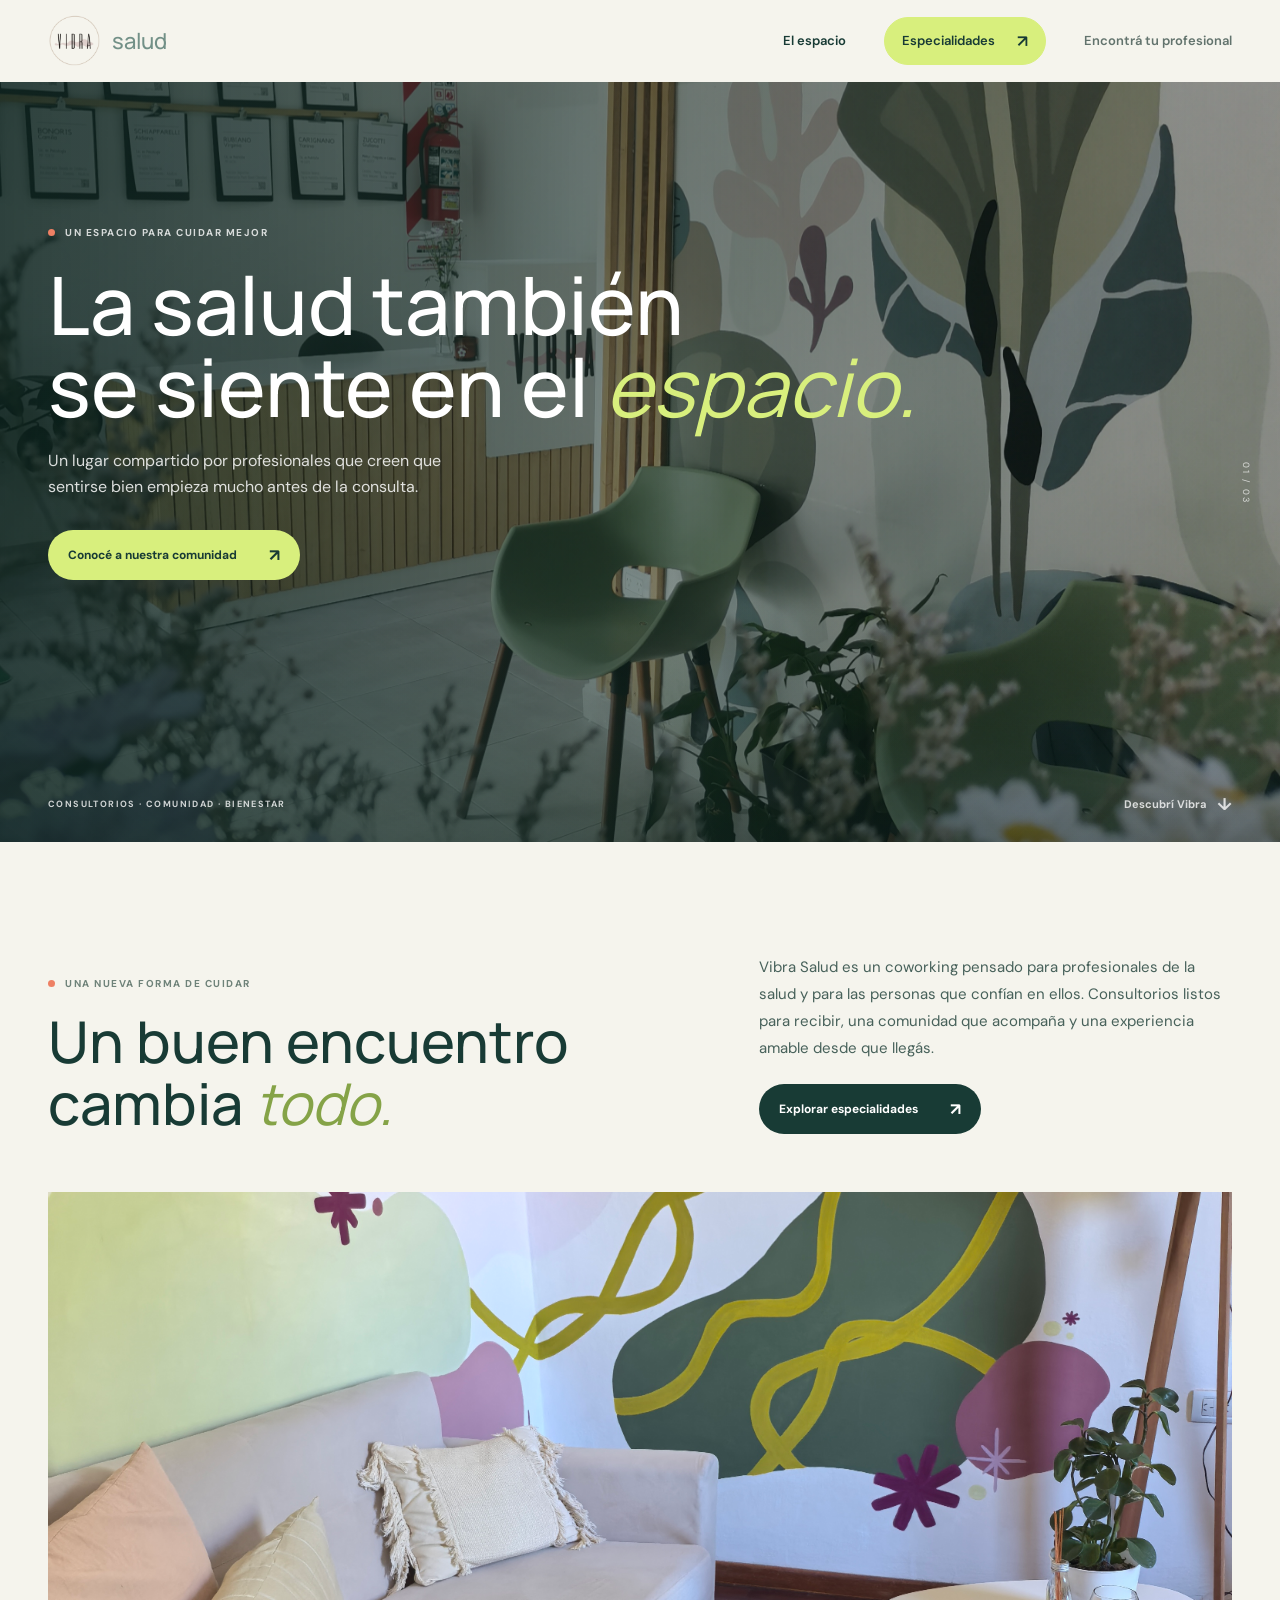
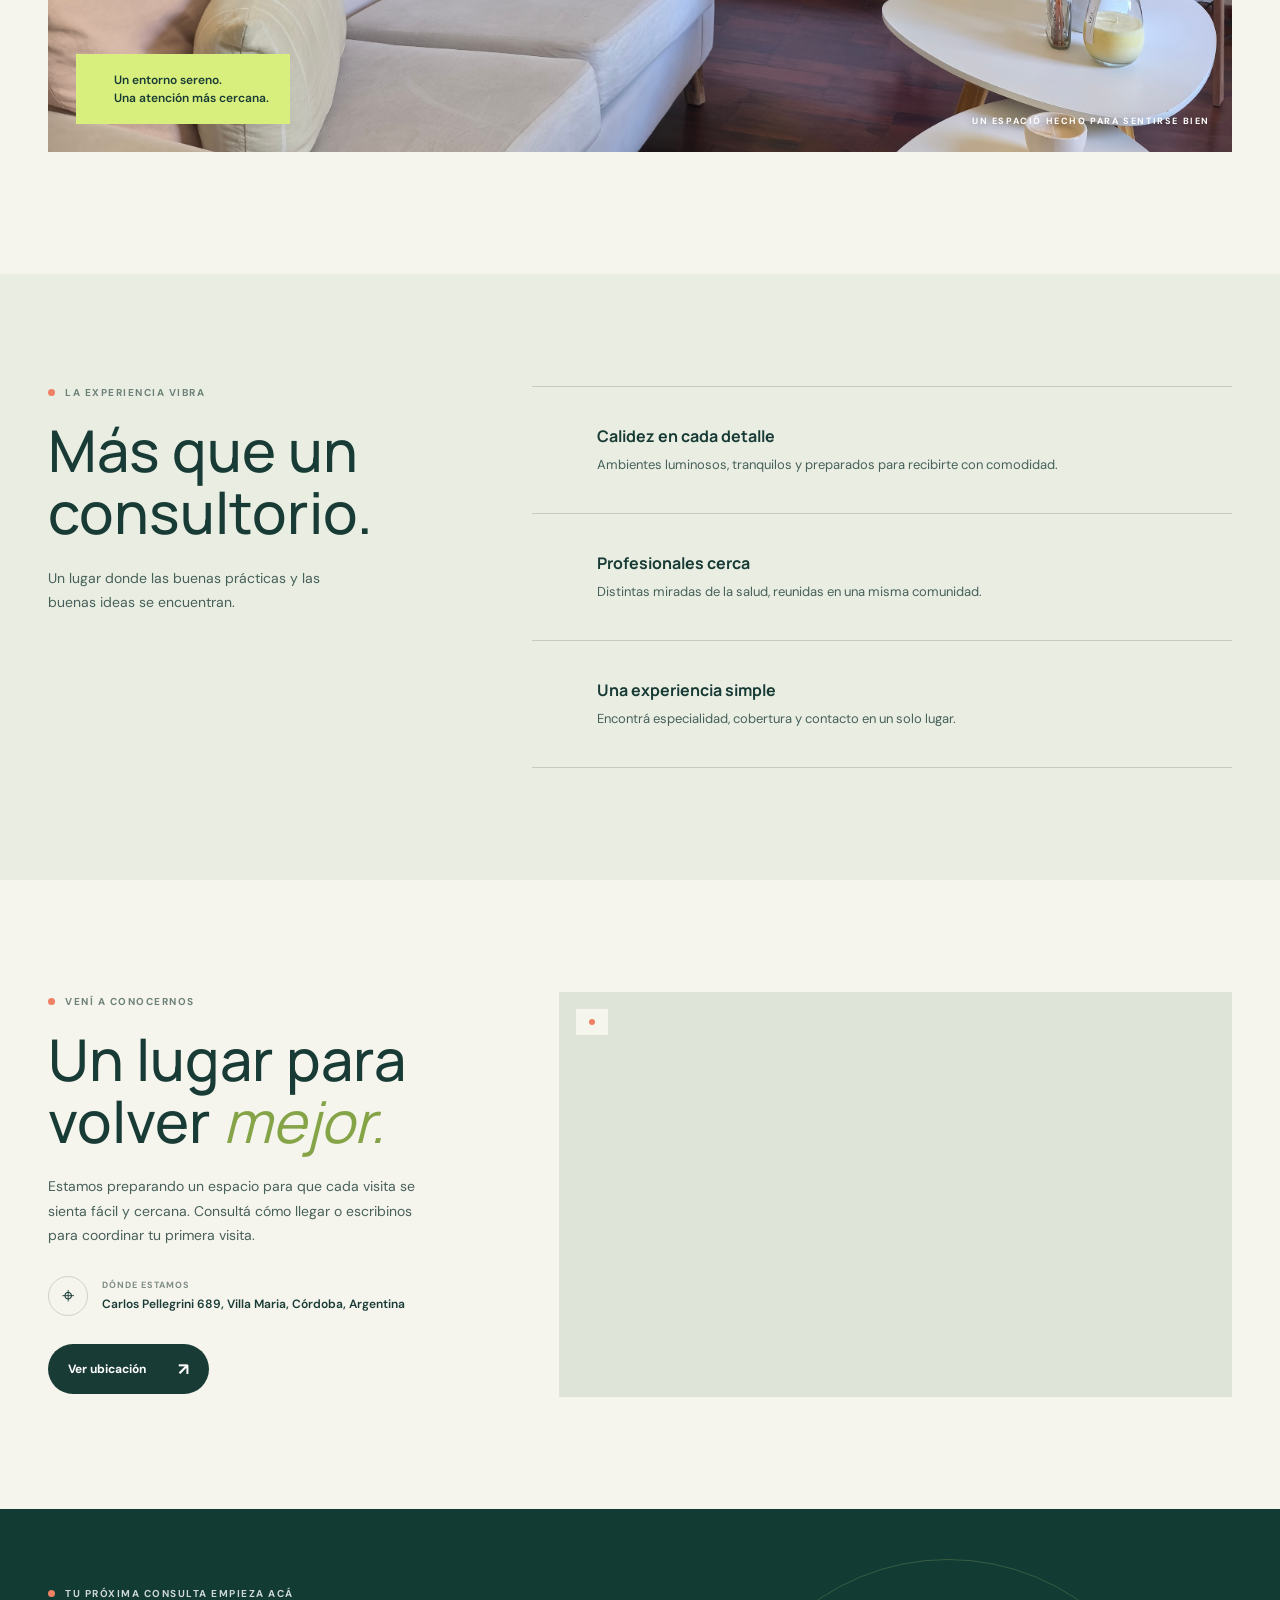
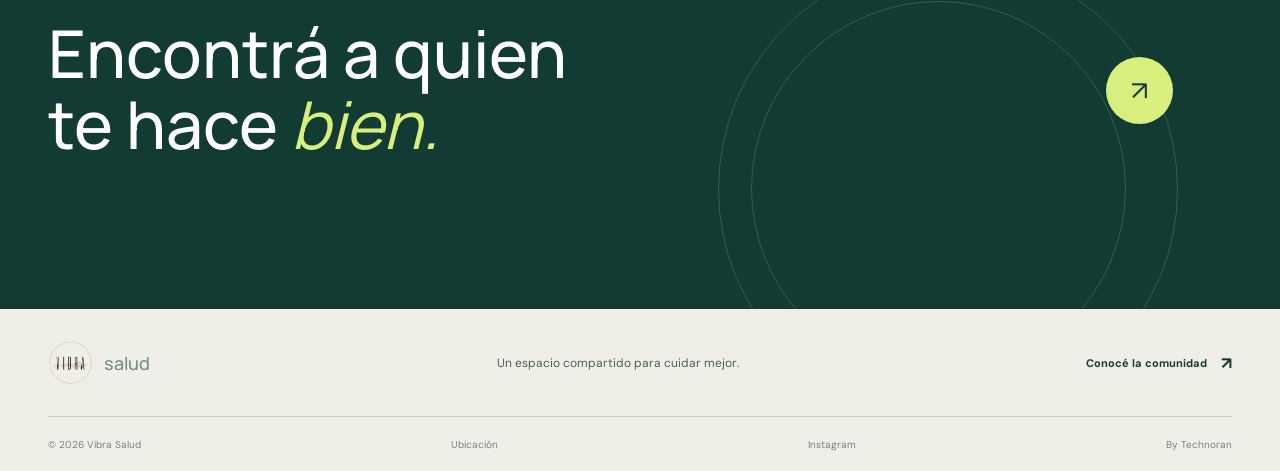
==== commit 1ec323a1: ""direccion1"" ====
--- a/index.html
+++ b/index.html
@@ -107,7 +107,7 @@
         </div>
         <div class="map-frame">
           <iframe title="Mapa de ubicación de Vibra Salud" data-map src="https://maps.google.com/maps?q=Vibra%20Salud%20coworking&t=&z=13&ie=UTF8&iwloc=&output=embed" loading="lazy" referrerpolicy="no-referrer-when-downgrade"></iframe>
-          <span class="map-label"><span class="eyebrow-dot"></span> VIBRA SALUD</span>
+          <span class="map-label"><span class="eyebrow-dot"></span></span>
         </div>
       </div>
     </section>
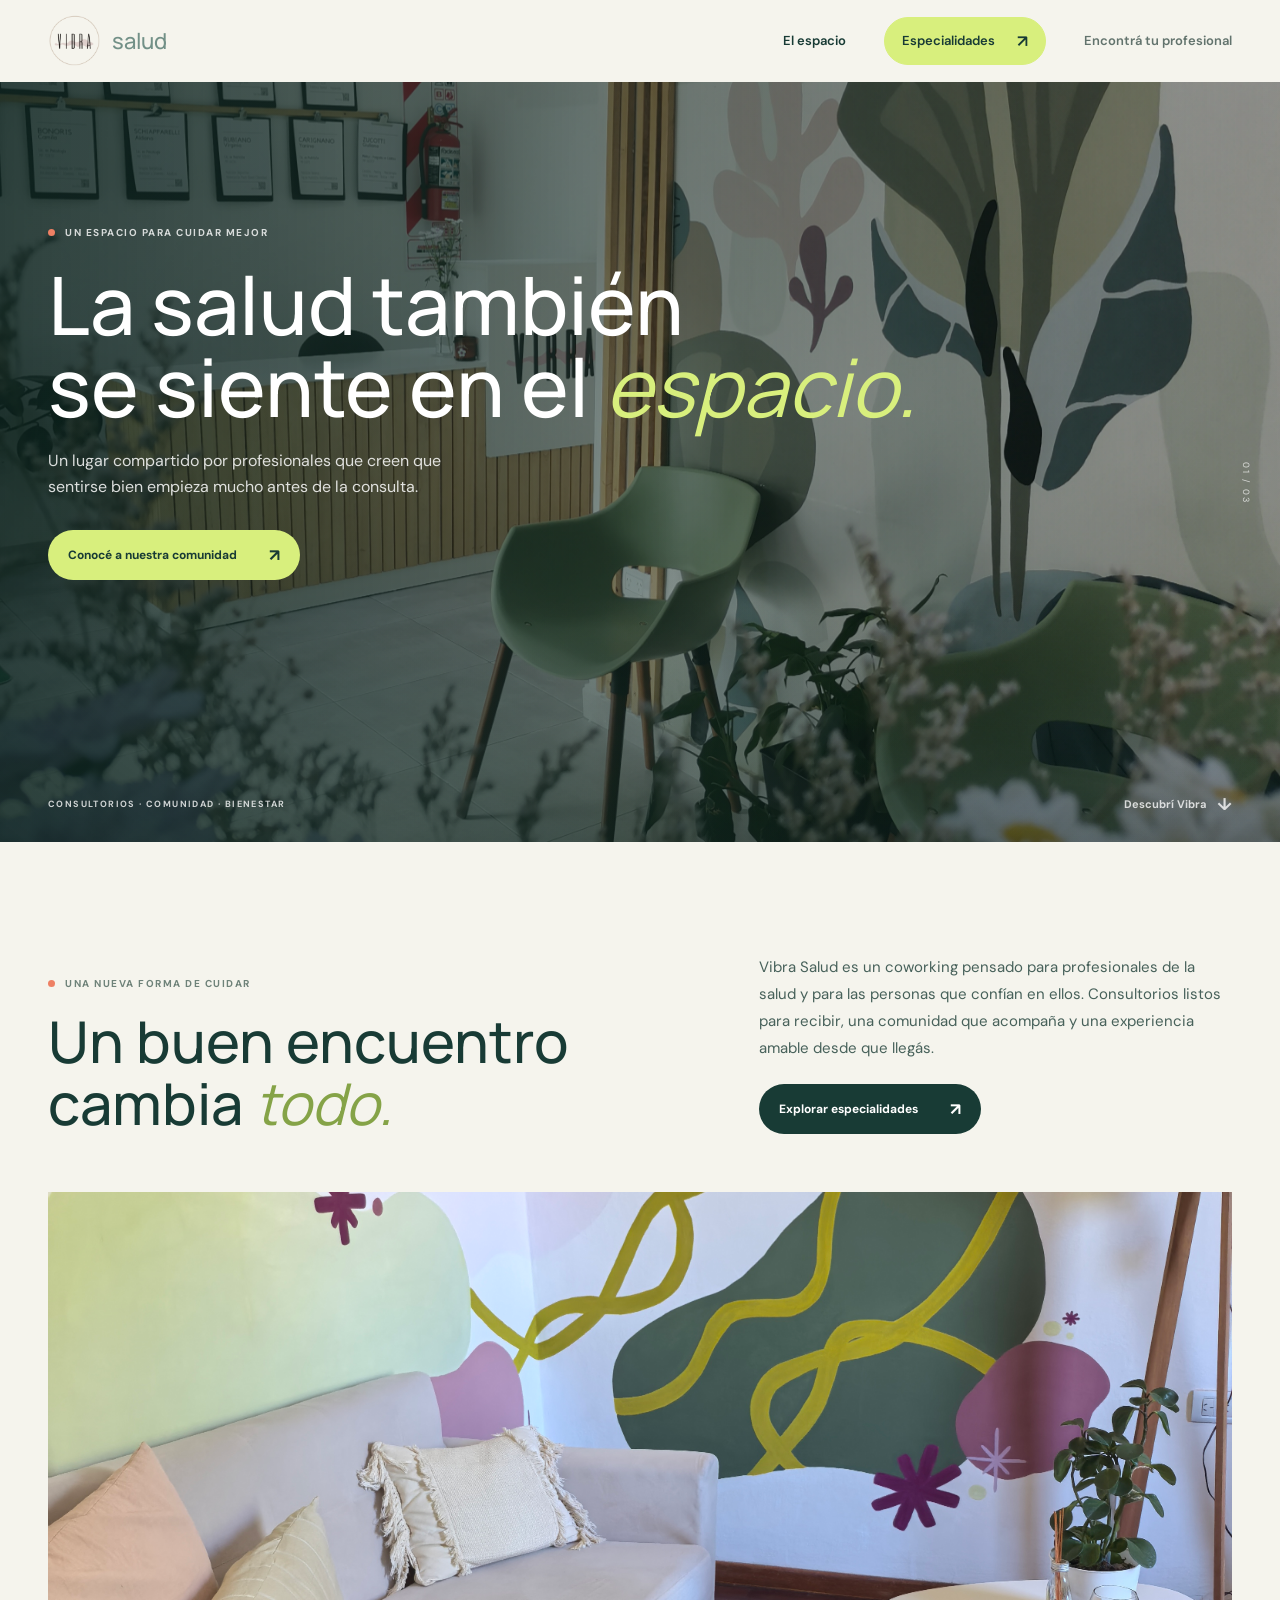
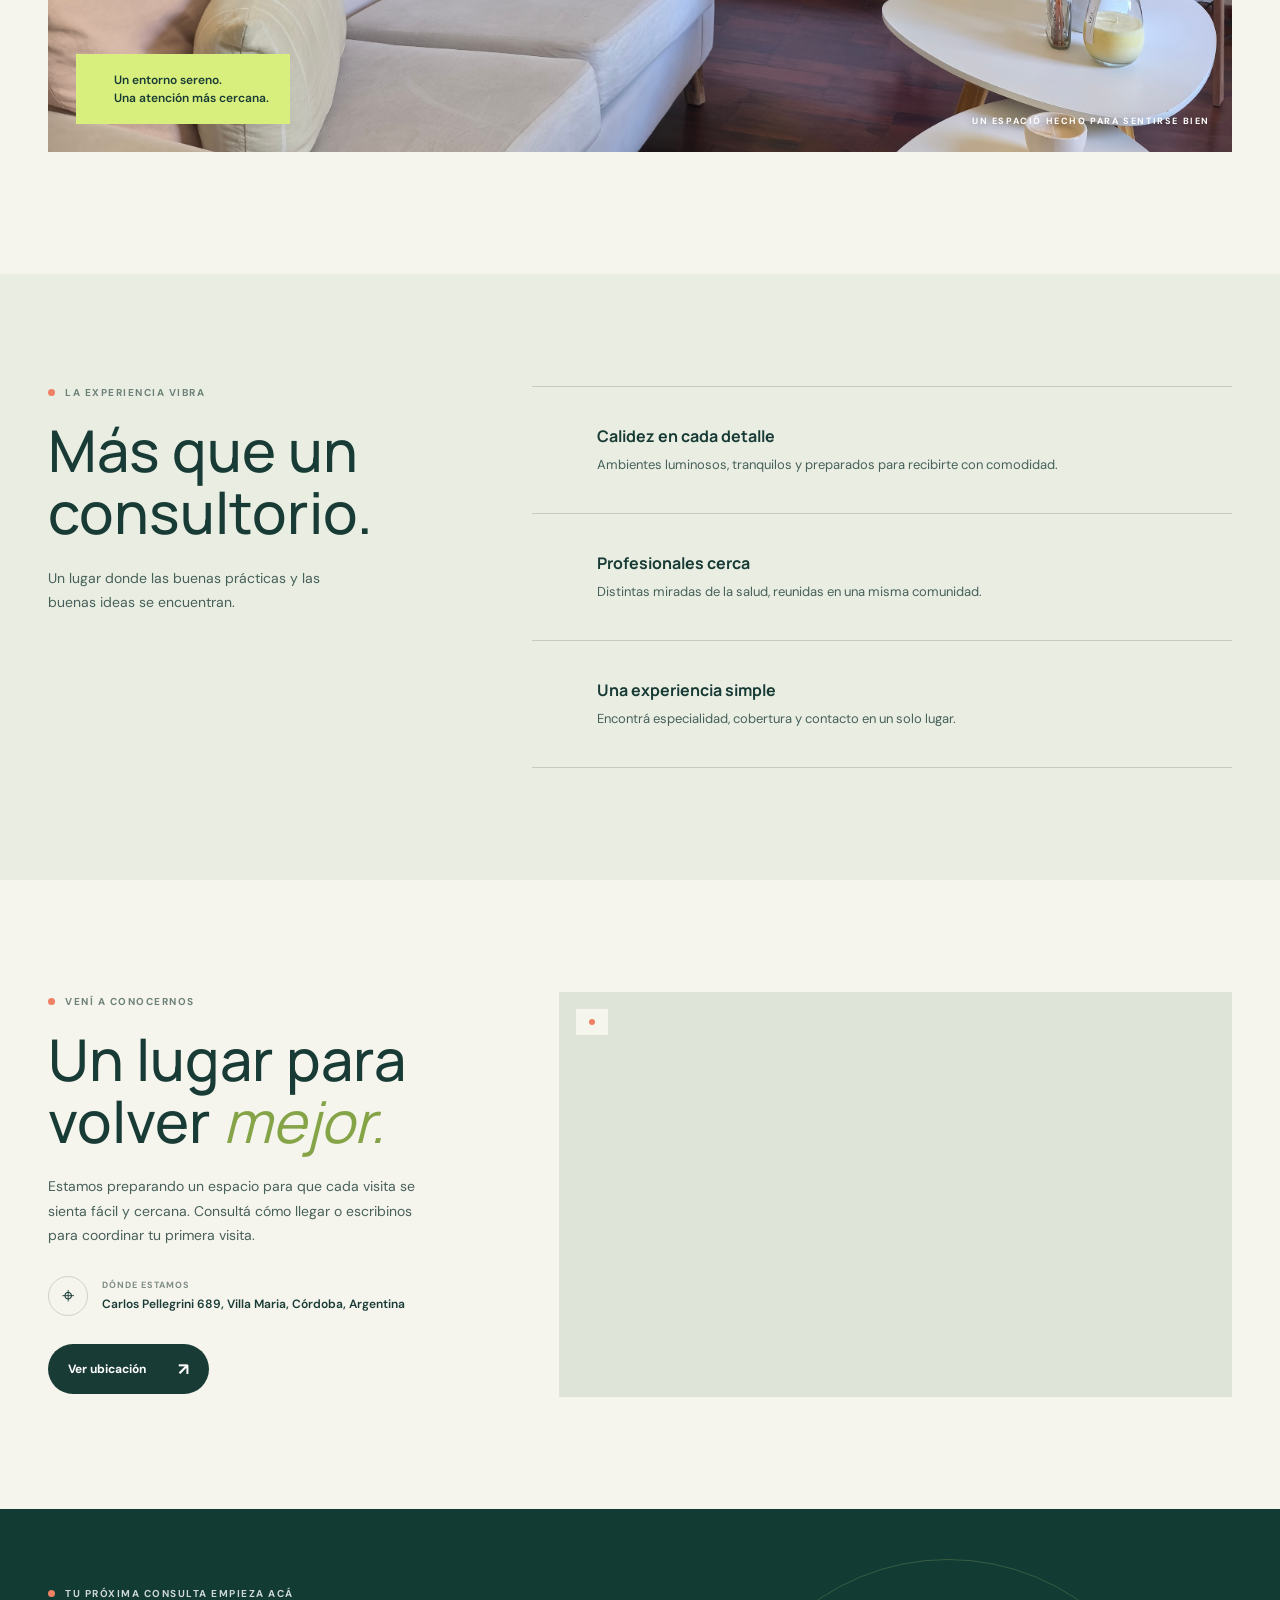
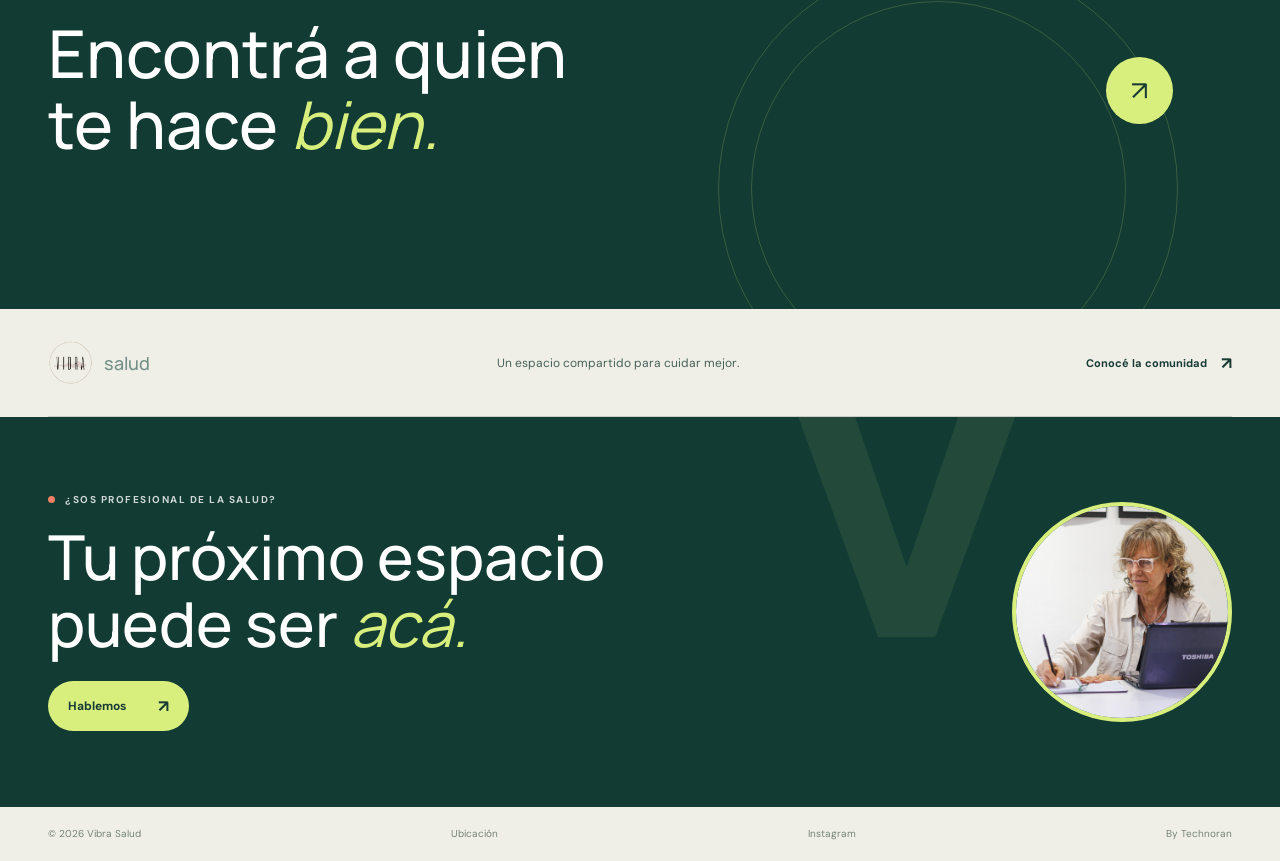
==== commit 4459b63b: ""secretaria"" ====
--- a/index.html
+++ b/index.html
@@ -129,7 +129,10 @@
       <p>Un espacio compartido para cuidar mejor.</p>
       <a class="footer-link" href="especialidades.html">Conocé la comunidad <span aria-hidden="true">↗</span></a>
     </div>
+          <section class="directory-contact"><div class="page-width directory-contact-inner"><div class="directory-contact-text"><p class="eyebrow eyebrow-light"><span class="eyebrow-dot"></span> ¿Sos profesional de la salud?</p><h2>Tu próximo espacio<br>puede ser <em>acá.</em></h2><a class="button button-lime" href="https://wa.me/5493534017404" target="_blank" rel="noreferrer">Hablemos <span aria-hidden="true">↗</span></a></div><img class="community-photo" src="image/secre.jpg" alt="Secretaria de VibraSalud"></div></section>
+
     <div class="page-width footer-bottom"><span>© <span data-year></span> Vibra Salud</span><a href="#ubicacion">Ubicación</a><a href="https://www.instagram.com/vibra.coworkingsalud/" target="_blank" rel="noopener noreferrer">Instagram</a><a href="https://technoransuite.com.ar/" target="_blank" rel="noopener noreferrer">By Technoran</a></div>
   </footer>
+
 </body>
 </html>
--- a/styles.css
+++ b/styles.css
@@ -208,7 +208,8 @@
 .empty-state { margin: 0; padding: 45px 0; color: var(--ink-soft); font-size: 14px; }
 .directory-note { margin: 20px 0 0; color: #7a8980; font-size: 10px; line-height: 1.6; }
 .directory-contact { position: relative; overflow: hidden; padding-block: 76px; background: var(--green-deep); color: white; }
-.directory-contact-inner { position: relative; z-index: 1; }
+.directory-contact-inner { position: relative; z-index: 1; display: flex; align-items: center; justify-content: space-between; gap: 32px; }
+.community-photo { width: 220px; height: 220px; border-radius: 50%; object-fit: cover; flex-shrink: 0; border: 4px solid var(--lime); }
 .directory-contact h2 { margin: 18px 0 23px; font-size: clamp(43px, 5vw, 62px); }
 .directory-contact h2 em { color: var(--lime); }
 .directory-contact::after { content: "v."; position: absolute; top: -130px; right: 12%; color: rgba(216,239,125,.08); font: 800 420px/.9 var(--font-display); }
@@ -334,6 +335,8 @@
   .detail-action { grid-column: auto; }
   .directory-contact { padding-block: 62px; }
   .directory-contact h2 { font-size: 48px; }
+  .directory-contact-inner { flex-direction: column; align-items: flex-start; }
+  .community-photo { width: 160px; height: 160px; }
 }
 @media (prefers-reduced-motion: reduce) {
   *, *::before, *::after { scroll-behavior: auto !important; animation-duration: .01ms !important; animation-iteration-count: 1 !important; transition-duration: .01ms !important; }
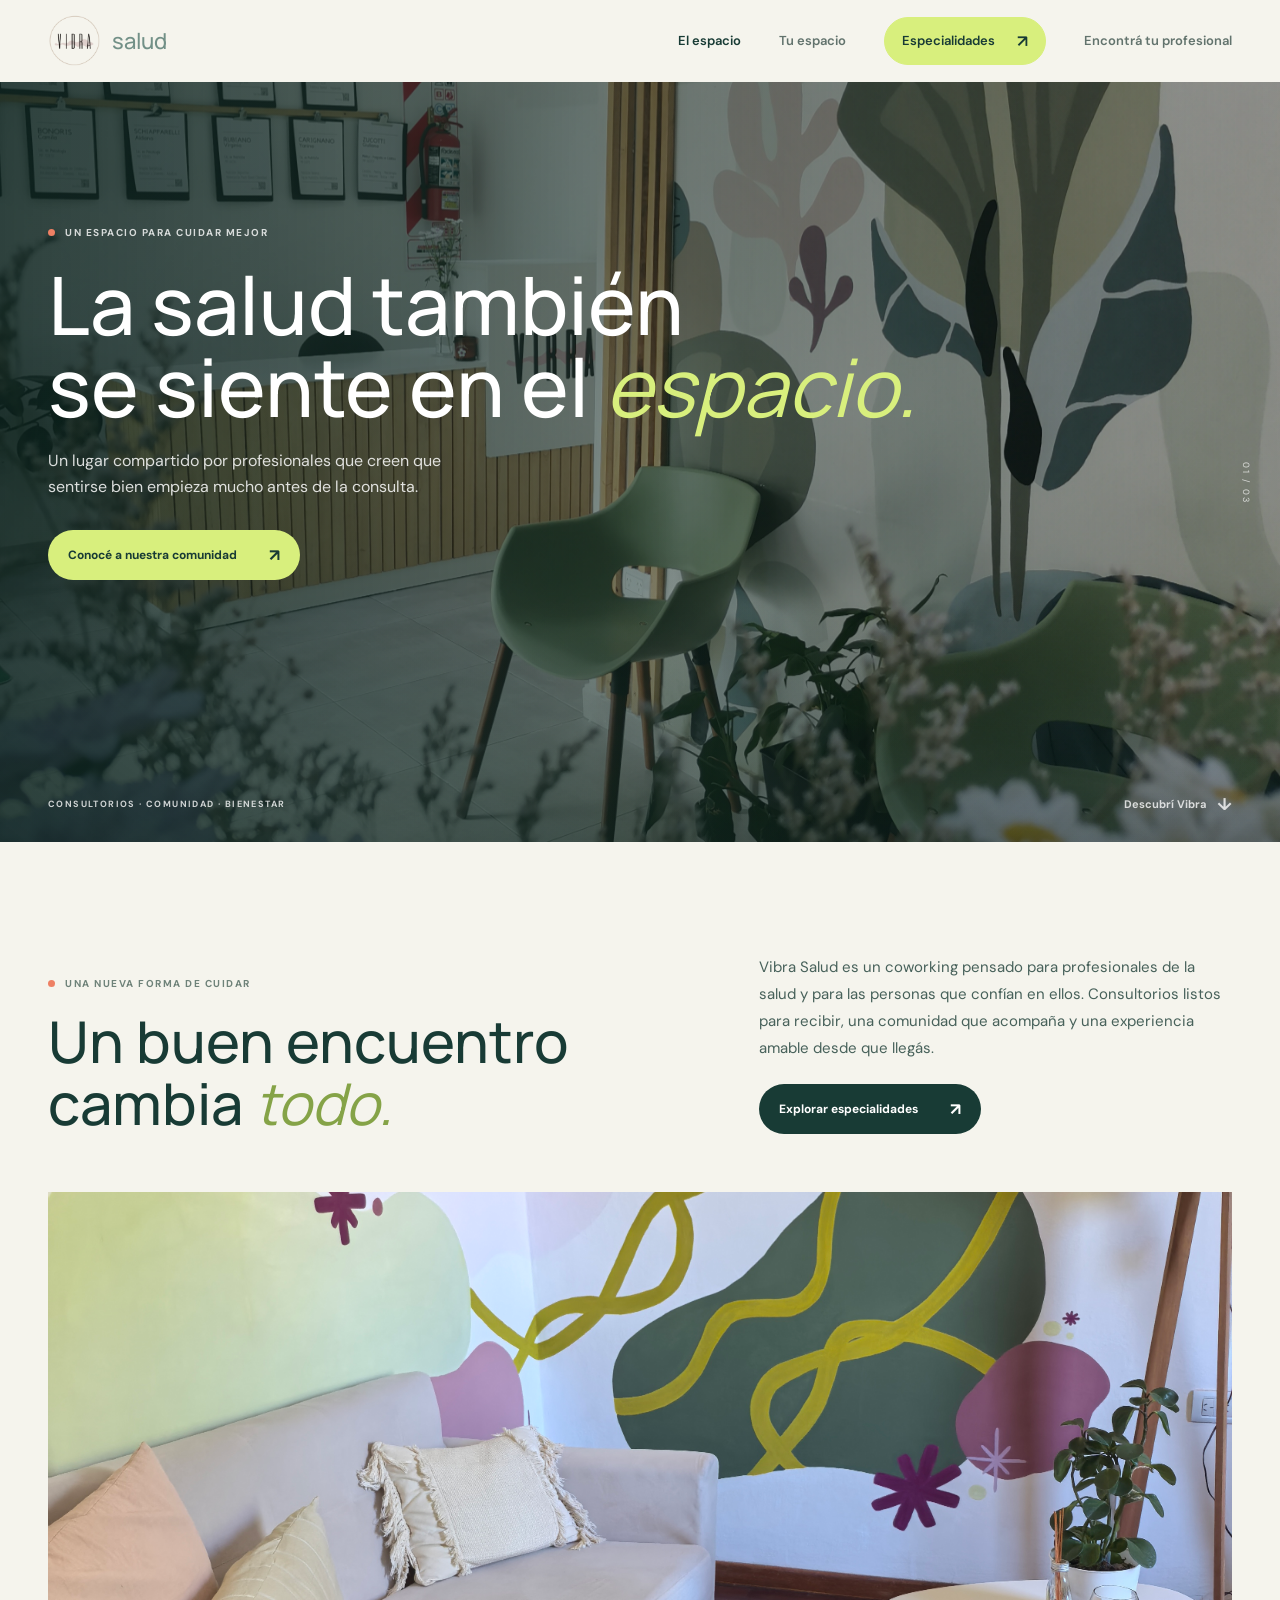
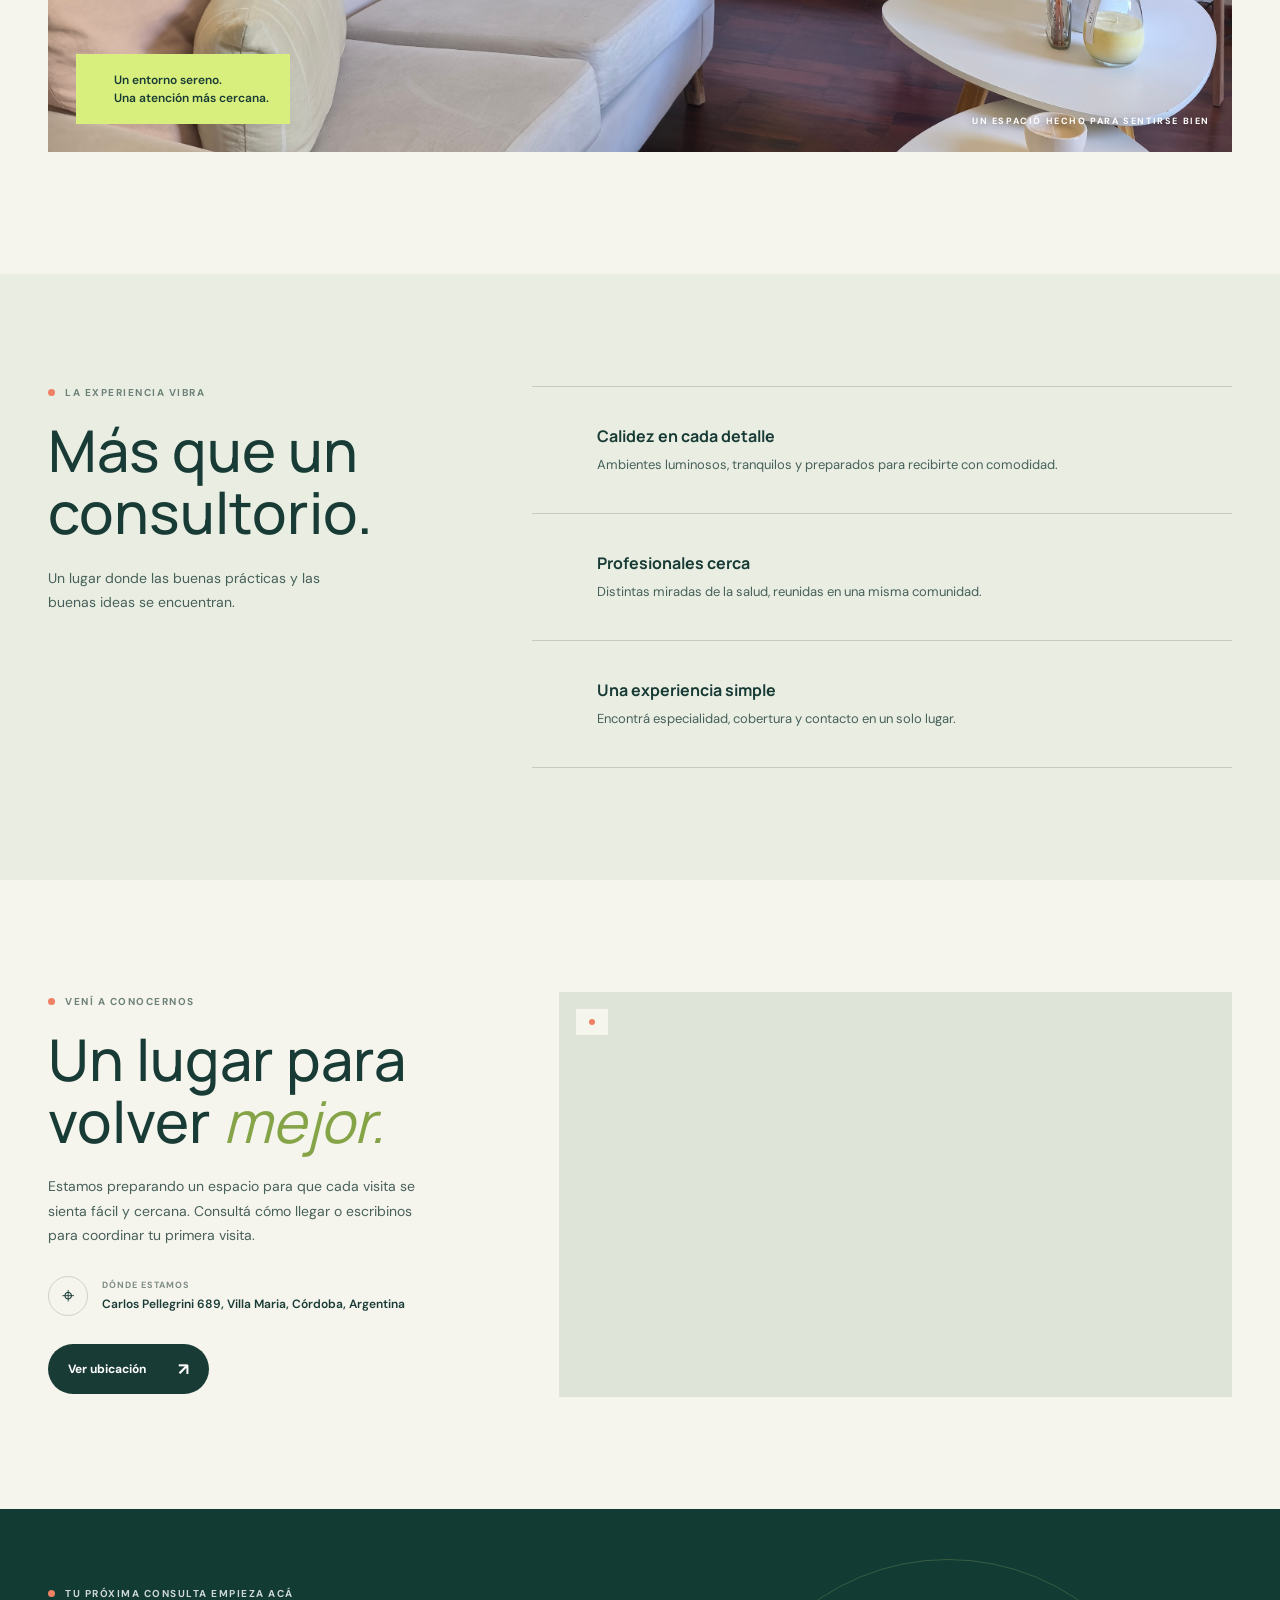
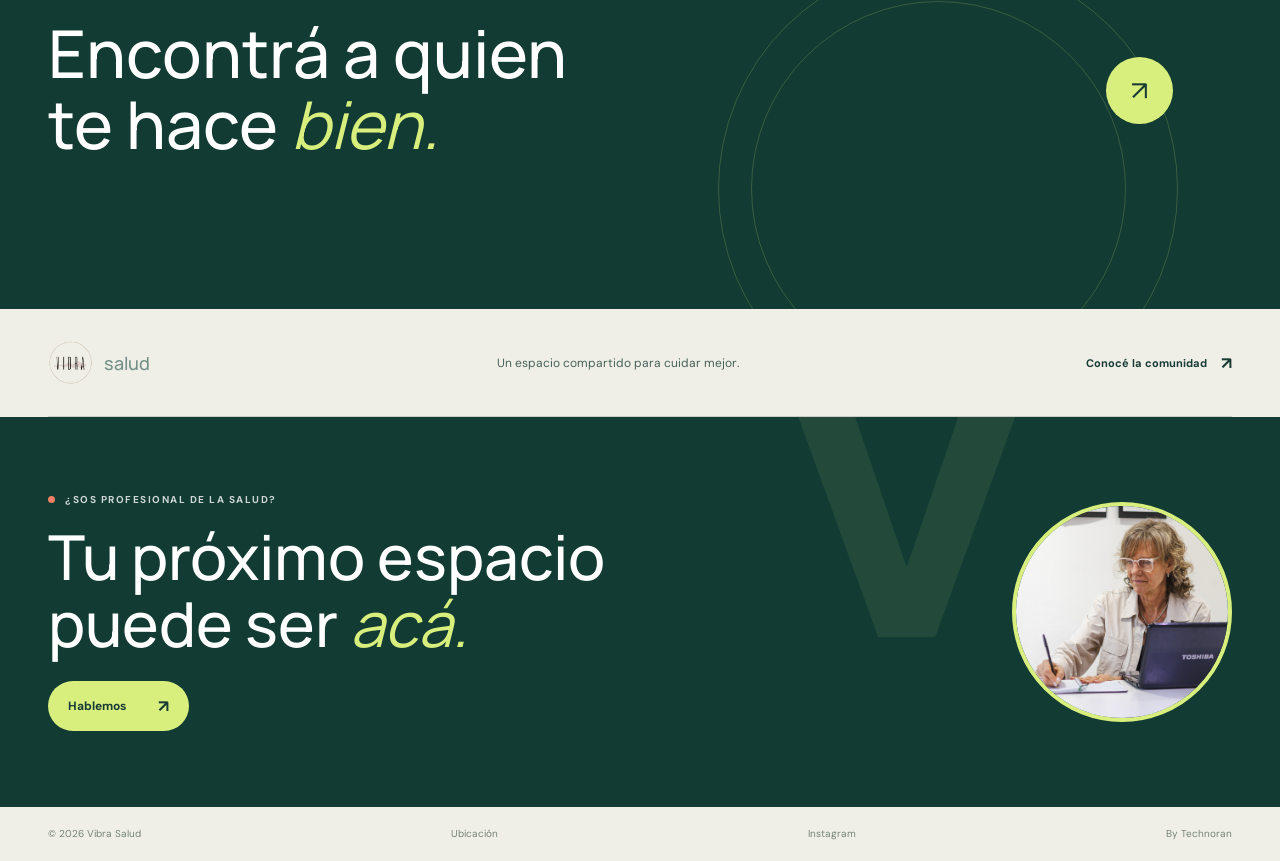
==== commit adf319ce: ""imagenes"" ====
--- a/index.html
+++ b/index.html
@@ -23,6 +23,7 @@
     </button>
     <nav class="main-nav" id="main-nav" aria-label="Navegación principal">
       <a class="nav-link active" href="index.html">El espacio</a>
+      <a class="nav-link" href="tu-espacio.html">Tu espacio</a>
       <a class="nav-cta" href="especialidades.html">Especialidades <span aria-hidden="true">↗</span></a>
       <a class="nav-link" href="profesionales.html">Encontrá tu profesional</a>
     </nav>
--- a/styles.css
+++ b/styles.css
@@ -202,7 +202,7 @@
 .contact-disabled { color: #89958d !important; cursor: not-allowed; }
 .professional-detail { grid-column: 1 / -1; display: grid; grid-template-columns: 190px 1fr auto; gap: 28px; align-items: center; padding: 0 20px 24px 62px; animation: rise-in .3s ease both; }
 .professional-detail[hidden] { display: none; }
-.professional-photo { width: 190px; aspect-ratio: 4 / 3; object-fit: cover; background: #dbe3d8; }
+.professional-photo { width: 190px; aspect-ratio: 2 / 3; object-fit: cover; object-position: center top; background: #dbe3d8; }
 .professional-bio { max-width: 450px; margin: 0; color: var(--ink-soft); font-size: 12px; line-height: 1.75; }
 .detail-action { min-height: 43px; padding-inline: 16px; font-size: 10px; white-space: nowrap; }
 .empty-state { margin: 0; padding: 45px 0; color: var(--ink-soft); font-size: 14px; }
@@ -213,6 +213,36 @@
 .directory-contact h2 { margin: 18px 0 23px; font-size: clamp(43px, 5vw, 62px); }
 .directory-contact h2 em { color: var(--lime); }
 .directory-contact::after { content: "v."; position: absolute; top: -130px; right: 12%; color: rgba(216,239,125,.08); font: 800 420px/.9 var(--font-display); }
+
+.gallery-hero { min-height: 380px; }
+.gallery-hero .page-hero-content { padding-block: 42px; }
+.gallery-hero h1 { margin-bottom: 18px; }
+.gallery-hero .page-hero-content > p:not(.eyebrow) { max-width: 440px; }
+.gallery-hero .specialty-art { right: 9%; }
+.gallery-section { padding-top: 82px; }
+.gallery-group + .gallery-group { margin-top: 94px; }
+.gallery-group .section-heading-row { margin-bottom: 30px; }
+.gallery-group .section-heading-row h2 { font-size: 43px; }
+.gallery-grid { display: grid; grid-template-columns: repeat(4, minmax(0, 1fr)); gap: 12px; }
+.gallery-item { position: relative; overflow: hidden; aspect-ratio: 4 / 3; padding: 0; border: 0; background: #dfe4d9; cursor: zoom-in; }
+.gallery-item::after { position: absolute; inset: 0; content: ""; background: linear-gradient(0deg, rgba(18,59,52,.18), transparent 45%); opacity: 0; transition: opacity .25s ease; }
+.gallery-item img { width: 100%; height: 100%; display: block; object-fit: cover; transition: transform .45s cubic-bezier(.2,.7,.2,1); }
+.gallery-item:hover img, .gallery-item:focus-visible img { transform: scale(1.05); }
+.gallery-item:hover::after, .gallery-item:focus-visible::after { opacity: 1; }
+html.lightbox-open { overflow: hidden; }
+.lightbox { width: 100%; max-width: none; height: 100%; max-height: none; margin: 0; padding: 22px; overflow: hidden; border: 0; background: rgba(12, 27, 24, .43); color: white; }
+.lightbox::backdrop { background: rgba(12, 27, 24, .72); backdrop-filter: blur(13px); }
+.lightbox-layout { width: min(1500px, 100%); height: 100%; margin-inline: auto; display: grid; grid-template-columns: 62px minmax(0, 1fr) 62px; grid-template-rows: 48px minmax(0, 1fr) 28px 24px; gap: 8px 14px; align-items: center; }
+.lightbox-toolbar { grid-column: 1 / -1; display: flex; align-items: center; justify-content: space-between; }
+.lightbox-counter, .lightbox-caption, .lightbox-hint { color: rgba(255,255,255,.78); font-size: 12px; }
+.lightbox-close, .lightbox-arrow { display: grid; place-items: center; border: 1px solid rgba(255,255,255,.38); border-radius: 50%; background: rgba(255,255,255,.1); color: white; cursor: pointer; transition: background .2s ease, border-color .2s ease; }
+.lightbox-close:hover, .lightbox-arrow:hover { border-color: var(--lime); background: rgba(216,239,125,.18); }
+.lightbox-close { width: 44px; height: 44px; font-size: 30px; line-height: 1; }
+.lightbox-arrow { width: 54px; height: 54px; font-size: 38px; line-height: 1; }
+.lightbox-stage { min-width: 0; min-height: 0; height: 100%; display: grid; place-items: center; touch-action: pan-y; }
+.lightbox-stage img { display: block; max-width: 100%; max-height: min(78vh, 1000px); object-fit: contain; }
+.lightbox-caption, .lightbox-hint { grid-column: 1 / -1; margin: 0; text-align: center; }
+.lightbox-hint { color: rgba(255,255,255,.56); font-size: 10px; }
 
 @keyframes rise-in { from { opacity: 0; transform: translateY(14px); } to { opacity: 1; transform: translateY(0); } }
 @keyframes image-arrive { from { transform: scale(1.06); } to { transform: scale(1.015); } }
@@ -293,6 +323,21 @@
   .specialties-section { padding-top: 66px; }
   .section-heading-row { align-items: start; flex-direction: column; gap: 16px; margin-bottom: 27px; }
   .section-heading-row h2 { font-size: 37px; }
+  .gallery-hero { min-height: 410px; }
+  .gallery-hero .page-hero-content { padding-block: 0; }
+  .gallery-hero .specialty-art { top: 180px; right: -68px; }
+  .gallery-section { padding-top: 62px; }
+  .gallery-group + .gallery-group { margin-top: 66px; }
+  .gallery-group .section-heading-row { margin-bottom: 22px; }
+  .gallery-group .section-heading-row h2 { font-size: 37px; }
+  .gallery-grid { grid-template-columns: repeat(2, minmax(0, 1fr)); gap: 8px; }
+  .lightbox { padding: 12px; }
+  .lightbox-layout { grid-template-columns: 42px minmax(0, 1fr) 42px; grid-template-rows: 44px minmax(0, 1fr) 24px 28px; gap: 5px 7px; }
+  .lightbox-arrow { width: 40px; height: 40px; font-size: 30px; }
+  .lightbox-close { width: 40px; height: 40px; }
+  .lightbox-stage img { max-height: 76vh; }
+  .lightbox-counter, .lightbox-caption { font-size: 11px; }
+  .lightbox-hint { font-size: 9px; }
   .section-aside { align-self: end; margin-top: -4px; }
   .specialty-grid { grid-template-columns: 1fr 1fr; gap: 8px; }
   .specialty-card { min-height: 202px; padding: 17px 14px; }
@@ -330,7 +375,7 @@
   .professional-chevron { grid-column: 3; grid-row: 1; }
   .professional-contact { display: none; }
   .professional-detail { grid-template-columns: 1fr; gap: 15px; padding: 0 0 21px 35px; }
-  .professional-photo { width: min(100%, 260px); aspect-ratio: 16 / 10; }
+  .professional-photo { width: min(100%, 220px); aspect-ratio: 2 / 3; }
   .professional-bio { max-width: 100%; font-size: 12px; }
   .detail-action { grid-column: auto; }
   .directory-contact { padding-block: 62px; }
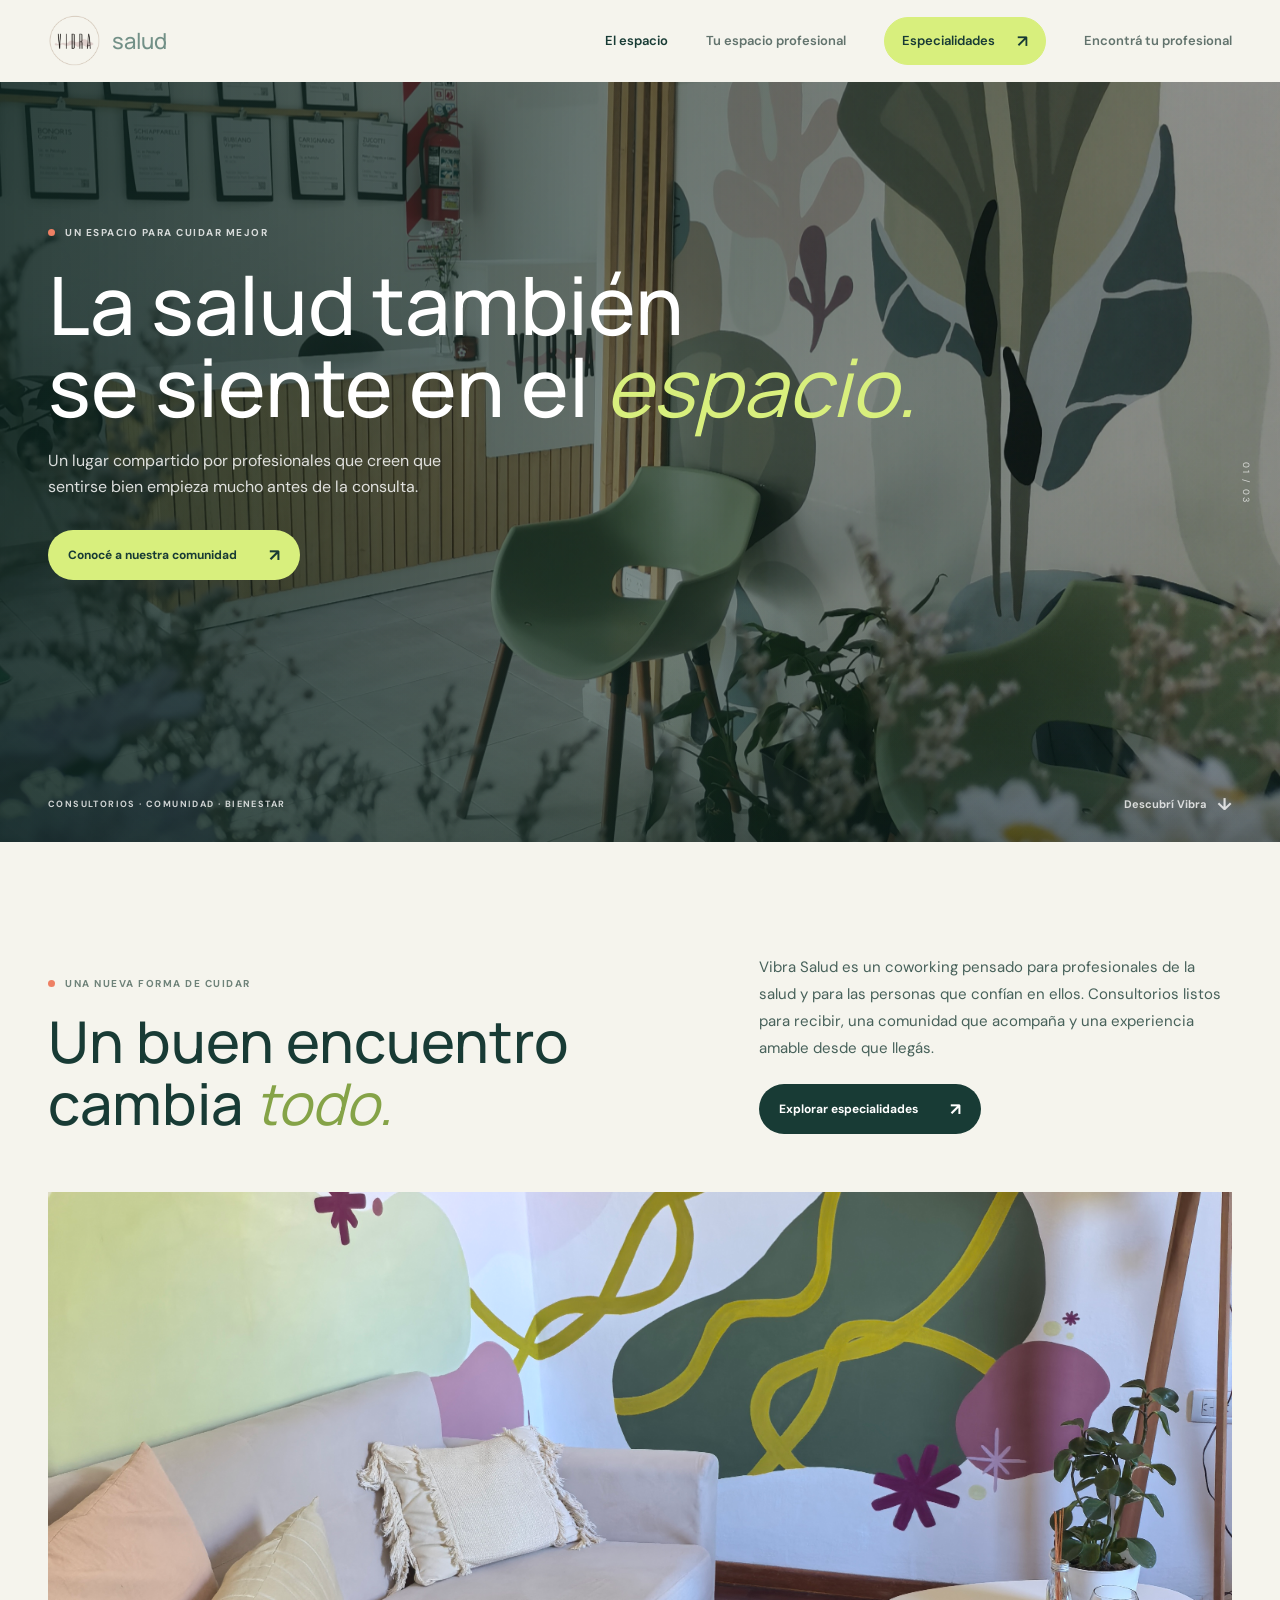
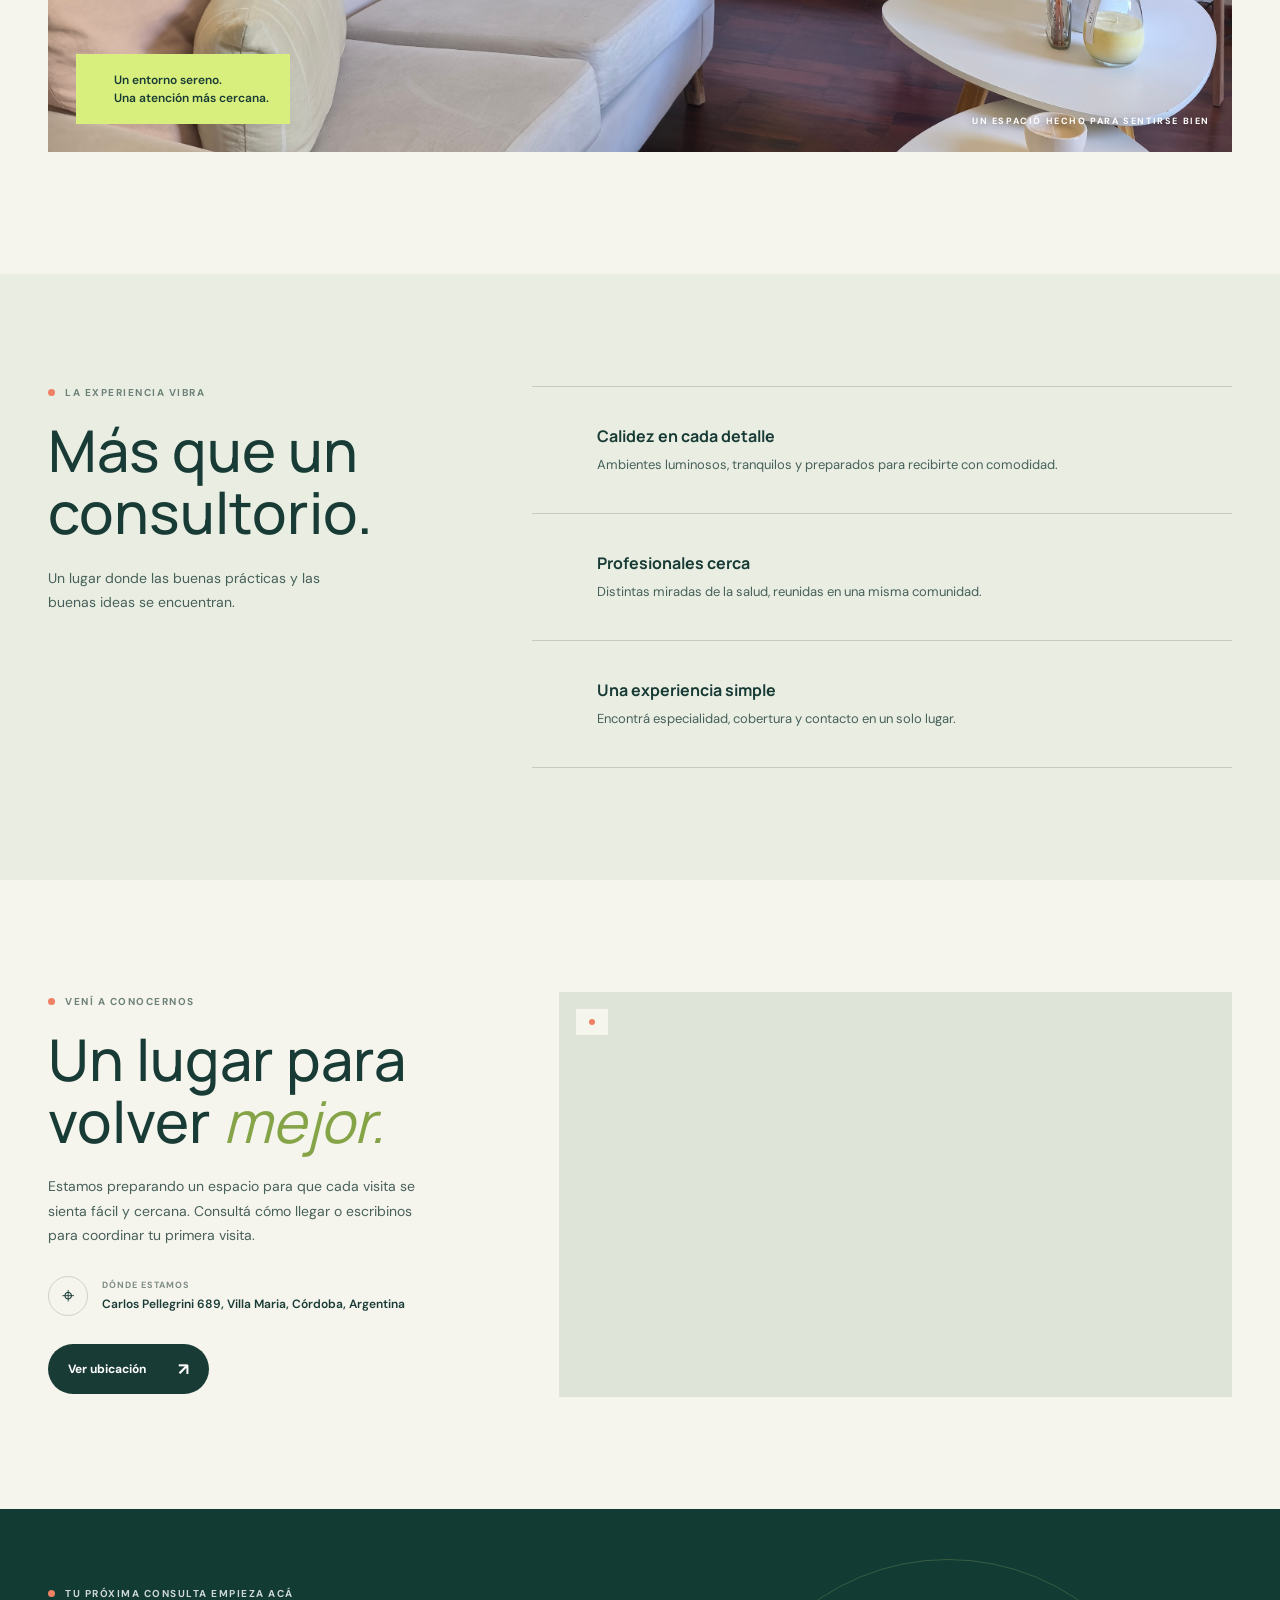
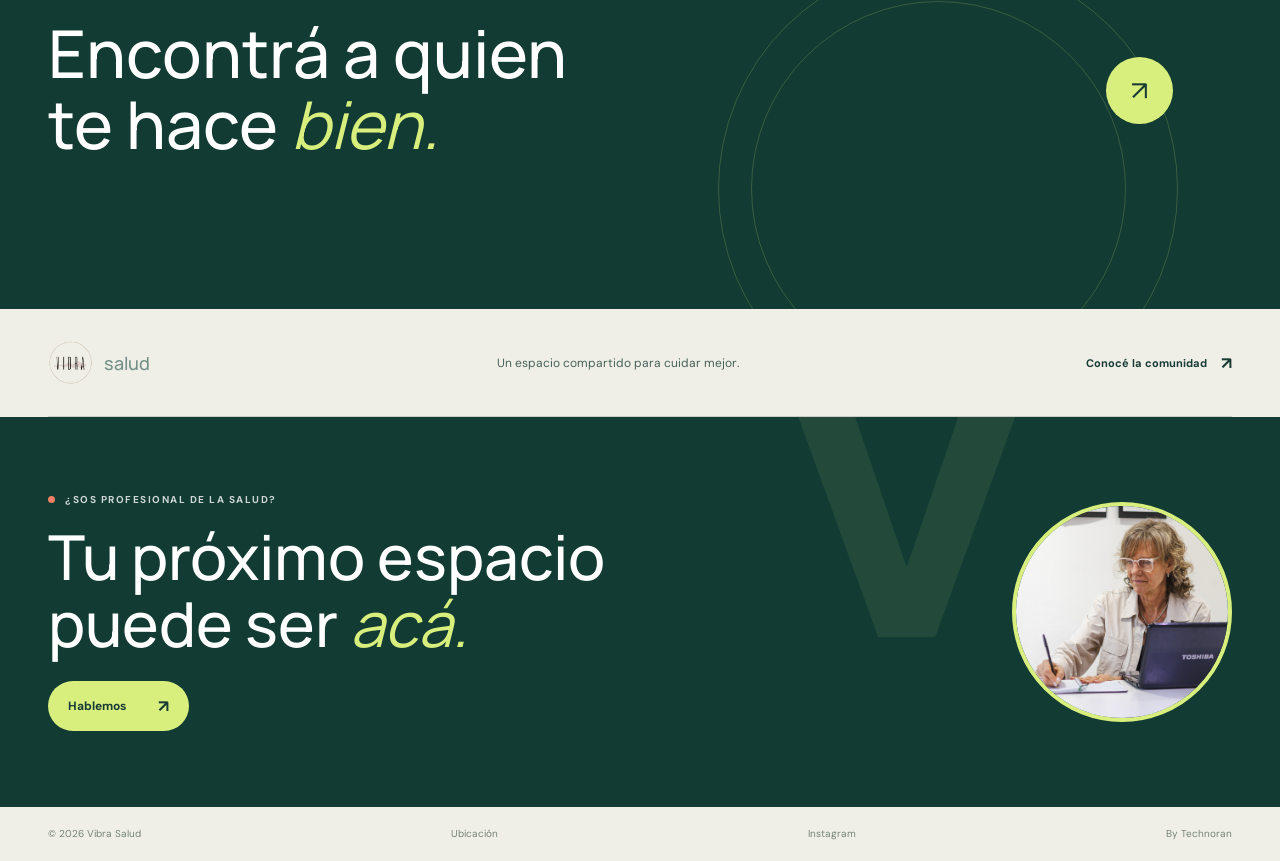
==== commit 1f0d6a9e: ""tu espacio profesinal"" ====
--- a/index.html
+++ b/index.html
@@ -23,7 +23,7 @@
     </button>
     <nav class="main-nav" id="main-nav" aria-label="Navegación principal">
       <a class="nav-link active" href="index.html">El espacio</a>
-      <a class="nav-link" href="tu-espacio.html">Tu espacio</a>
+      <a class="nav-link" href="tu-espacio.html">Tu espacio profesional</a>
       <a class="nav-cta" href="especialidades.html">Especialidades <span aria-hidden="true">↗</span></a>
       <a class="nav-link" href="profesionales.html">Encontrá tu profesional</a>
     </nav>
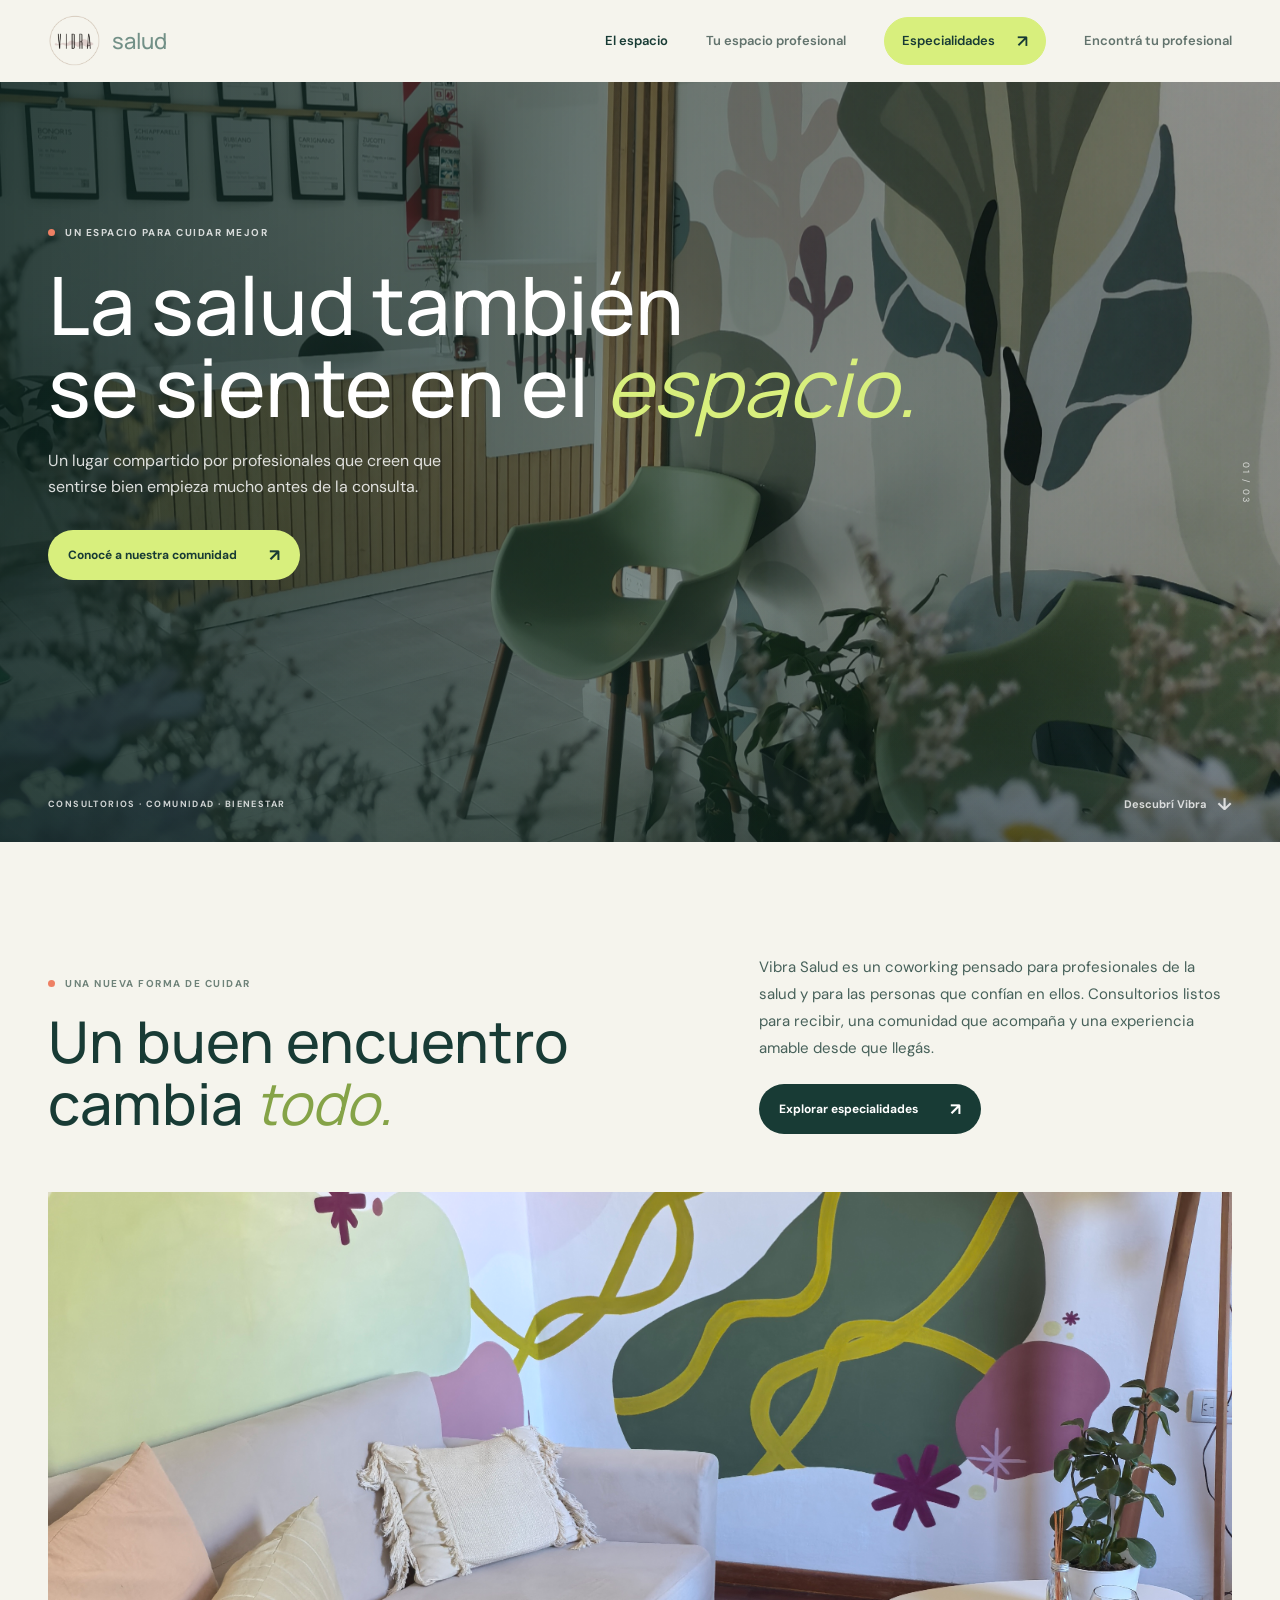
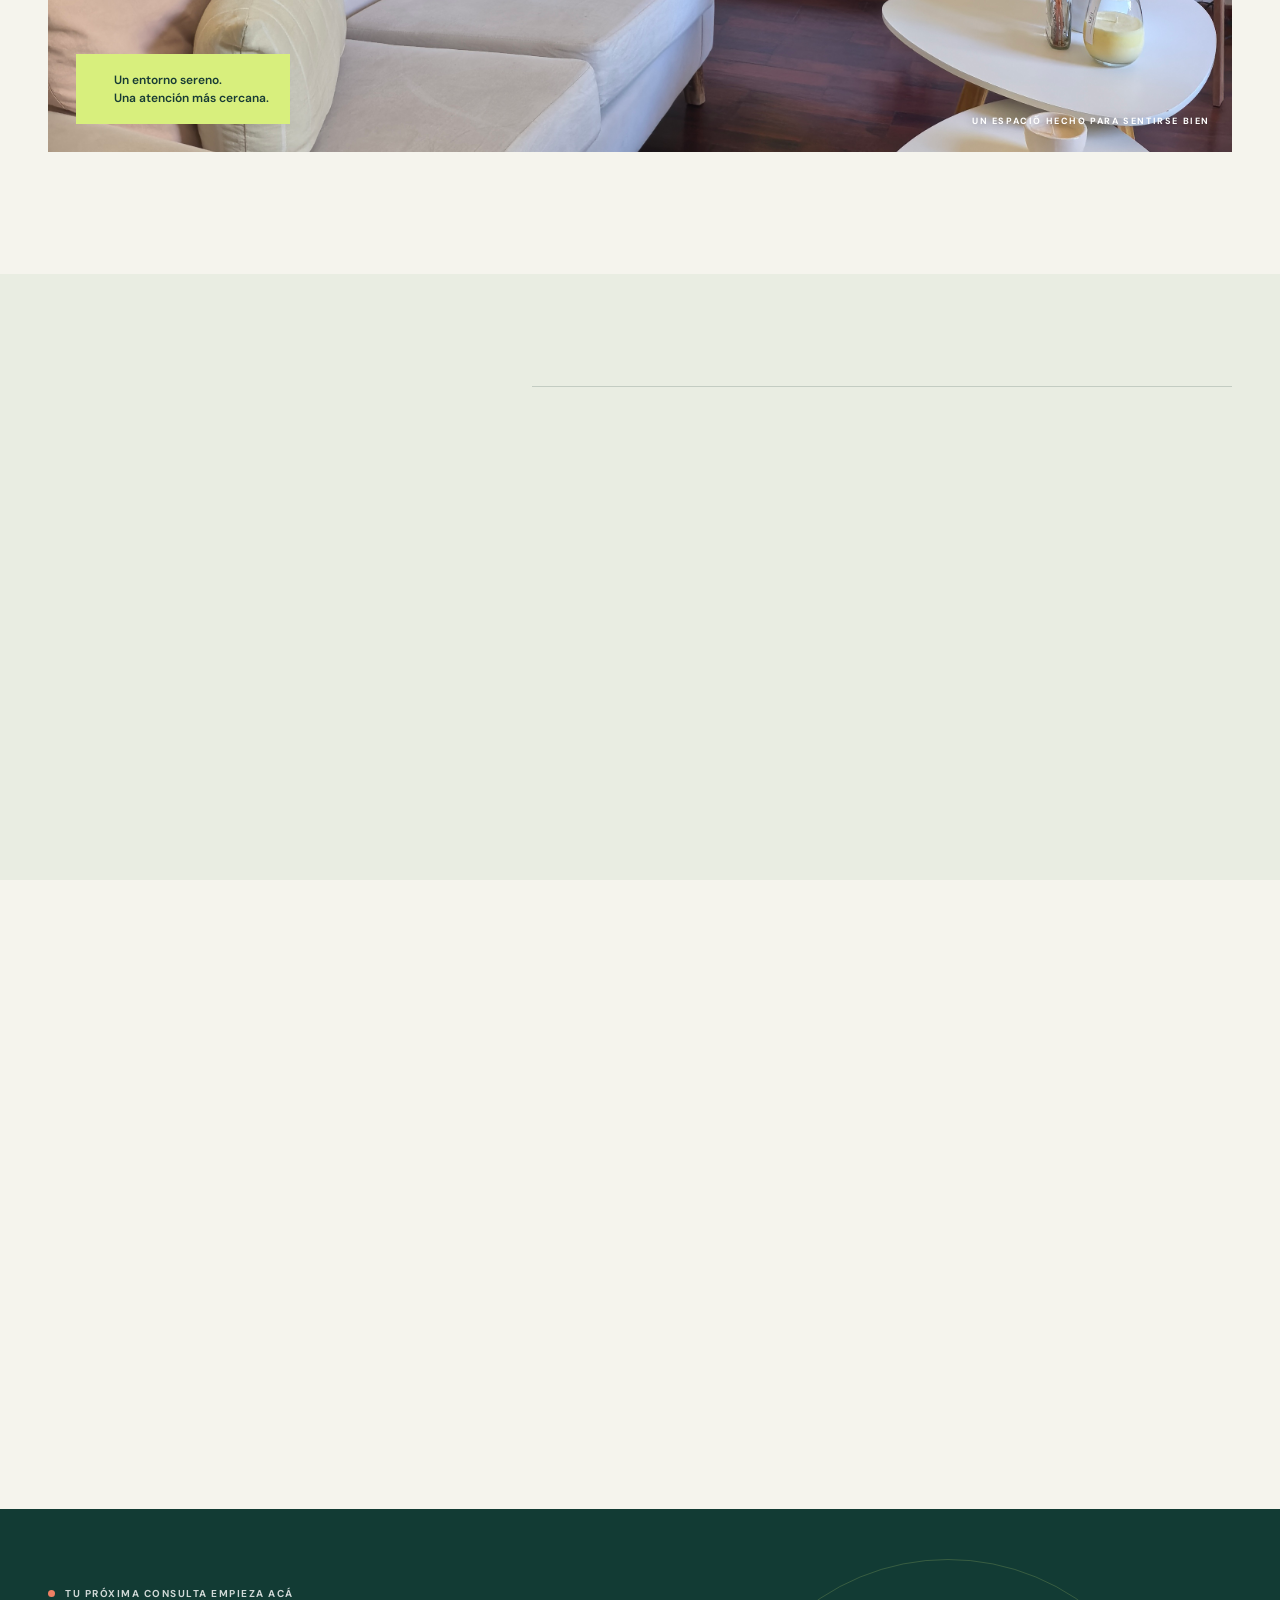
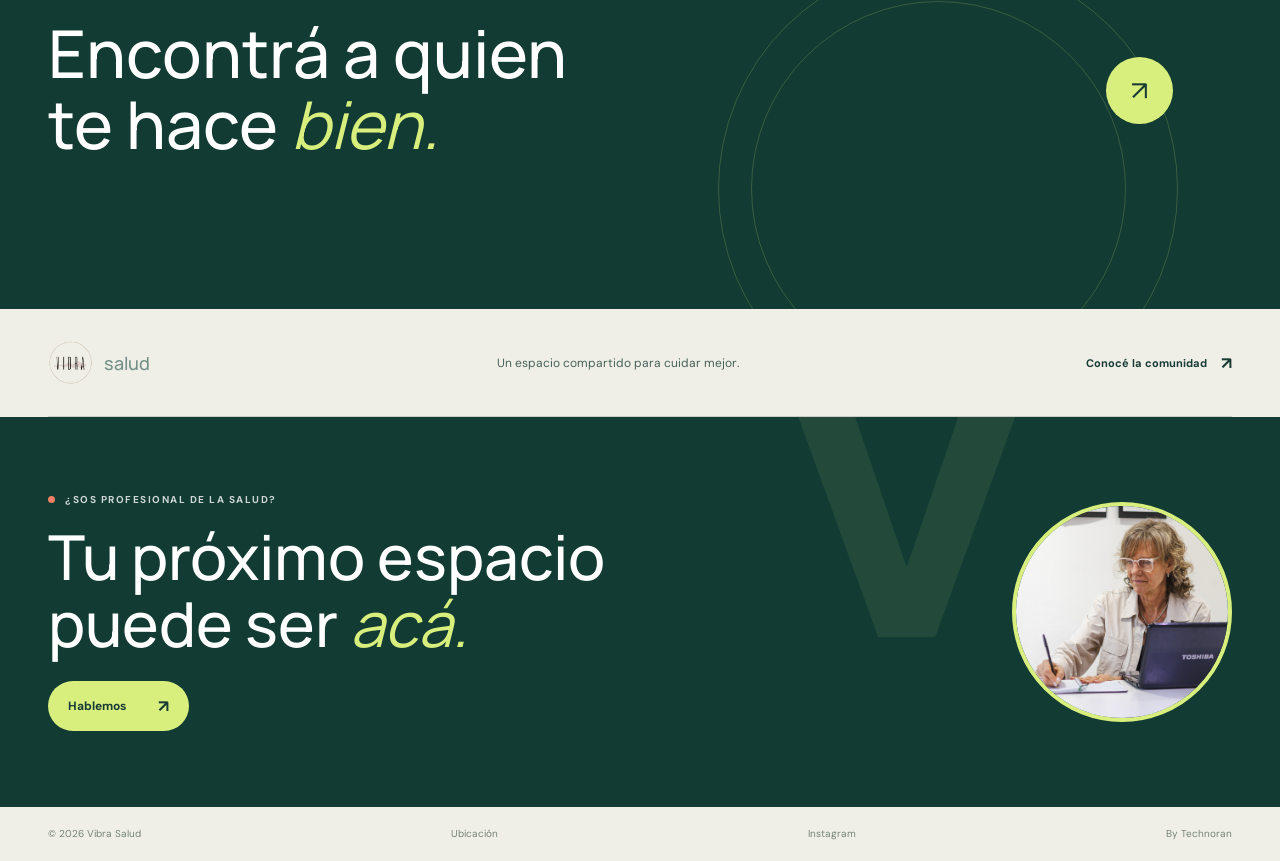
==== commit 27cd5650: ""galeria"" ====
--- a/index.html
+++ b/index.html
@@ -62,6 +62,7 @@
         <img src="image/vibra4.jpg">
         <img src="image/vibra3.jpg">
         <img src="image/vibra6.jpg">
+        <img src="image/vibra22.jpg">
         <div class="image-note"><span class="note-number"></span><span>Un entorno sereno.<br>Una atención más cercana.</span></div>
         <div class="image-caption">UN ESPACIO HECHO PARA SENTIRSE BIEN</div>
       </div>
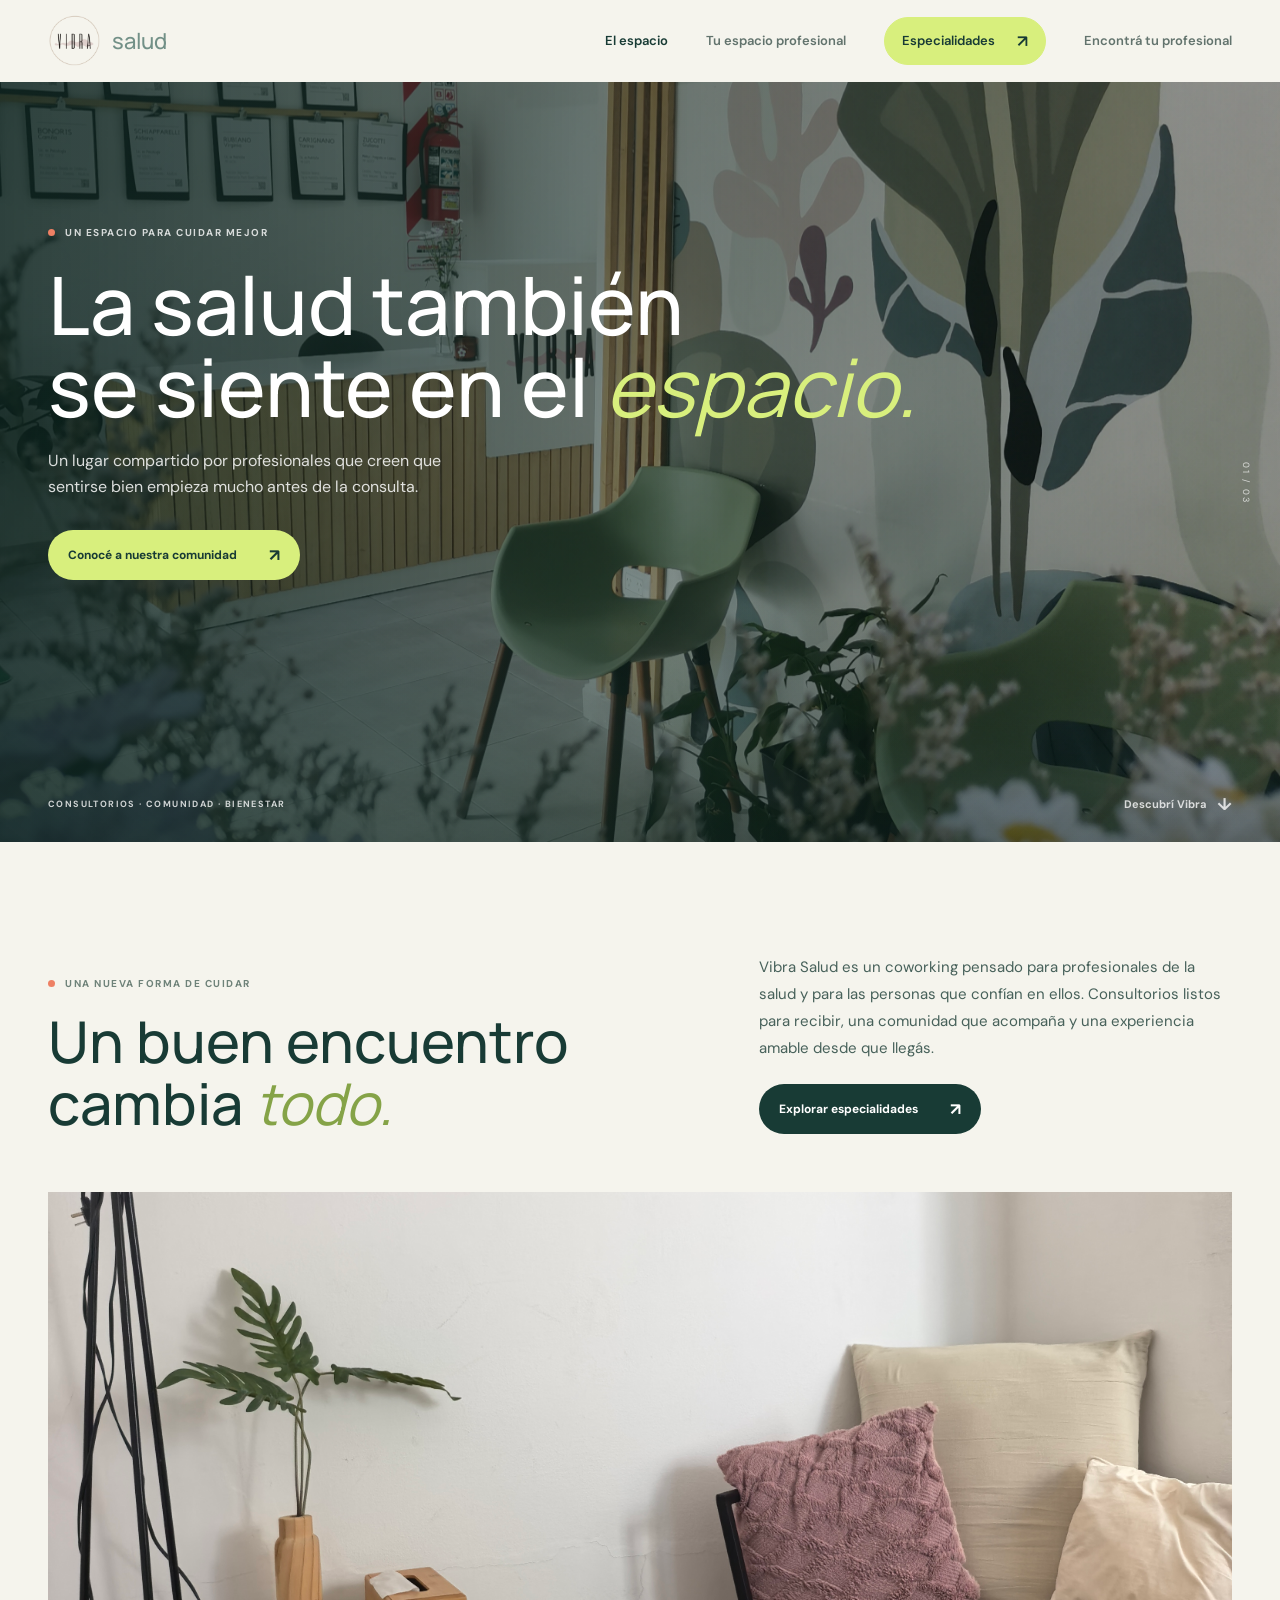
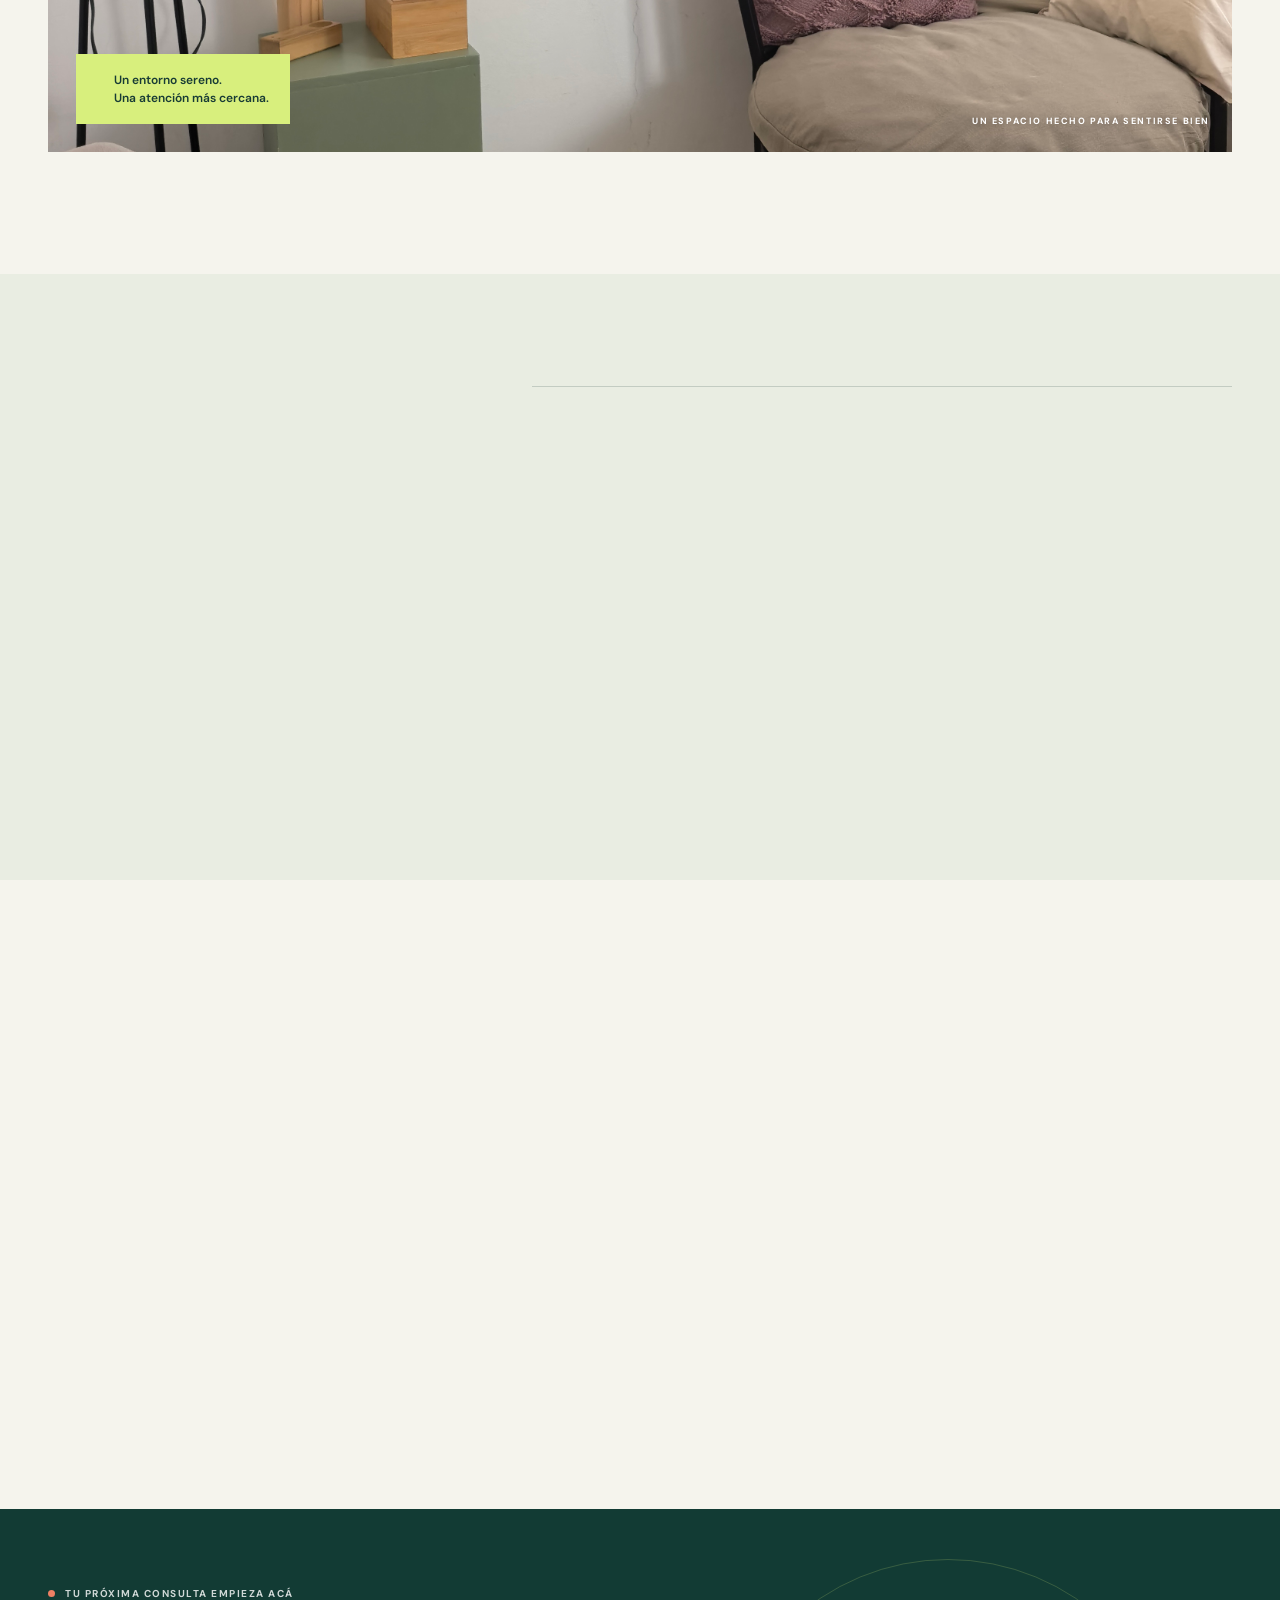
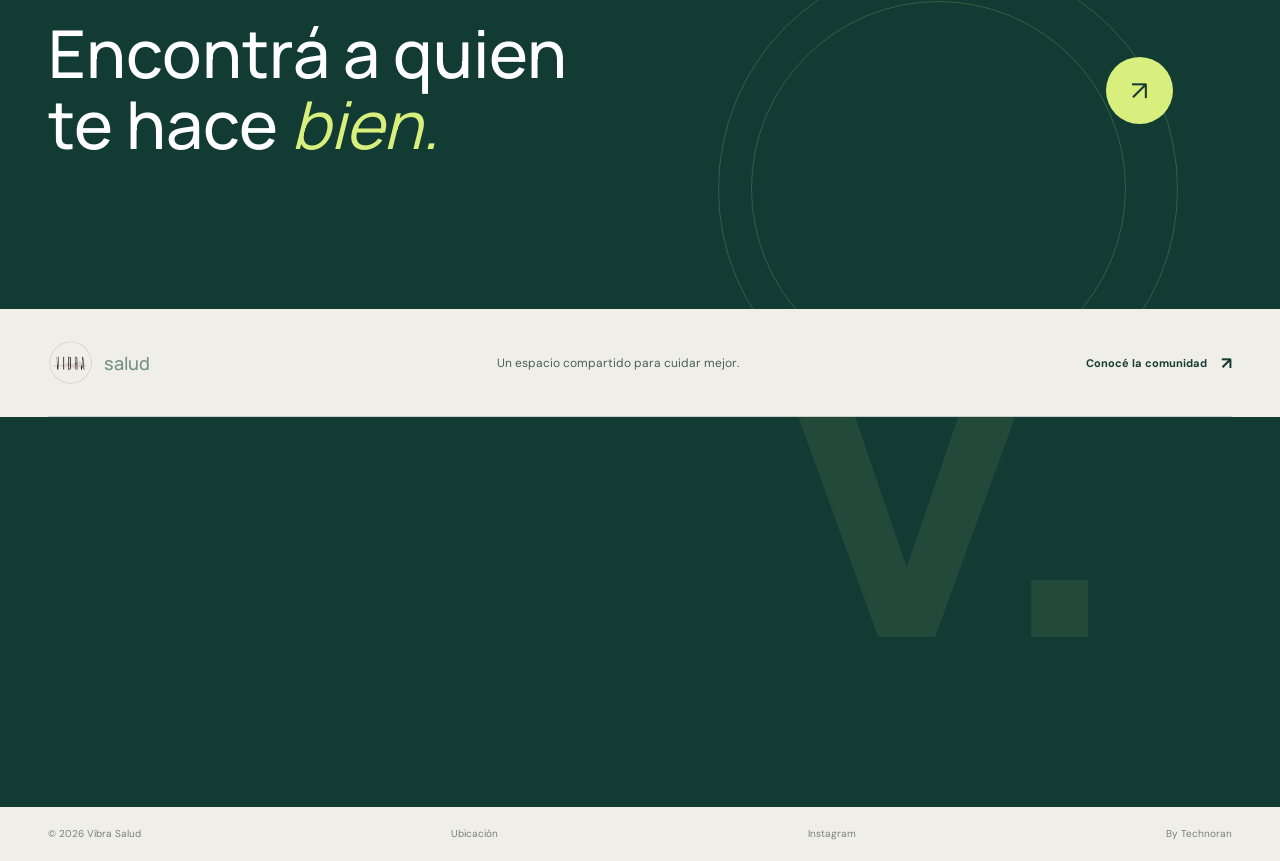
==== commit 1e00abcd: ""errores"" ====
--- a/index.html
+++ b/index.html
@@ -103,7 +103,7 @@
           <p>Estamos preparando un espacio para que cada visita se sienta fácil y cercana. Consultá cómo llegar o escribinos para coordinar tu primera visita.</p>
           <div class="address-block">
             <span class="address-icon" aria-hidden="true">⌖</span>
-            <div><span class="small-label">DÓNDE ESTAMOS</span><strong data-address>Carlos Pellegrini 689, Villa Maria, Córdoba, Argentina</strong></div>
+            <div><span class="small-label">DÓNDE ESTAMOS</span><strong data-address>Carlos Pellegrini 689, Villa María, Córdoba, Argentina</strong></div>
           </div>
           <a class="button button-dark" href="https://www.google.com/maps/search/?api=1&query=Vibra+Salud+coworking" target="_blank" rel="noreferrer">Ver ubicación <span aria-hidden="true">↗</span></a>
         </div>
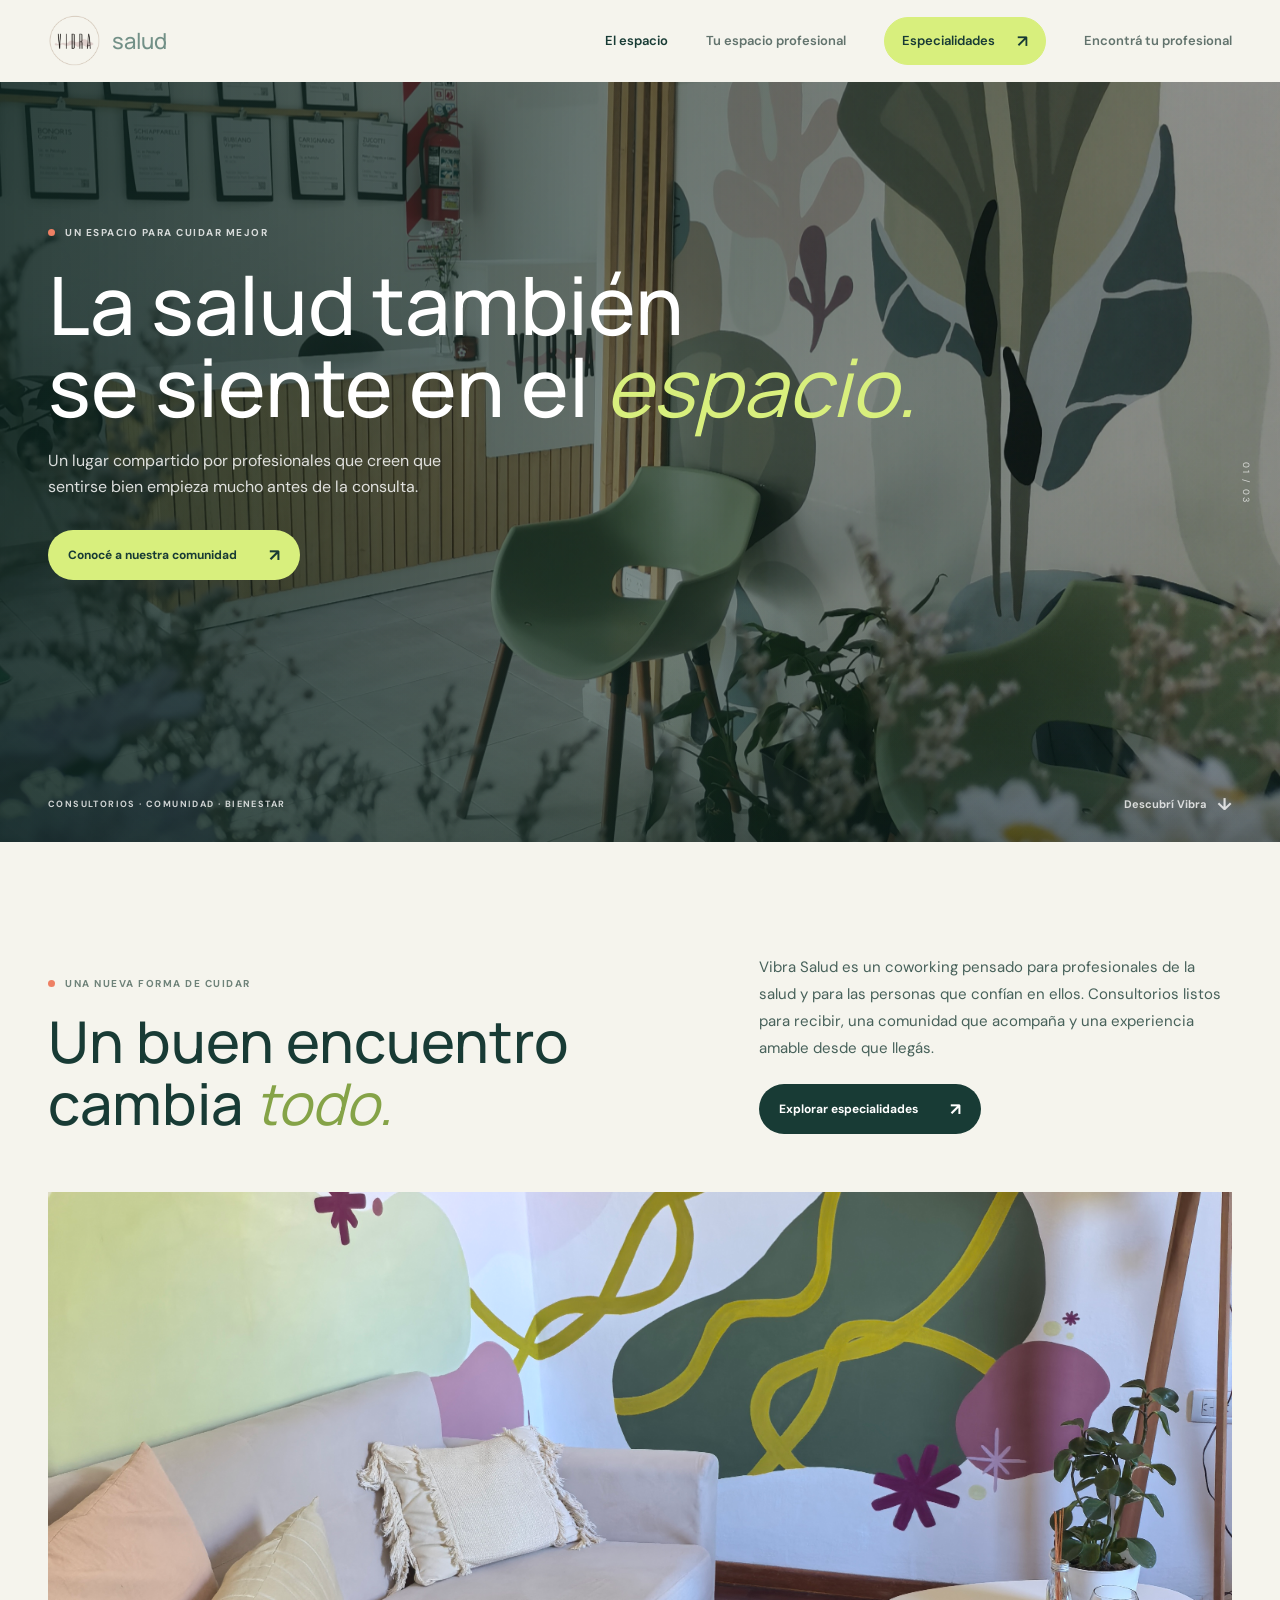
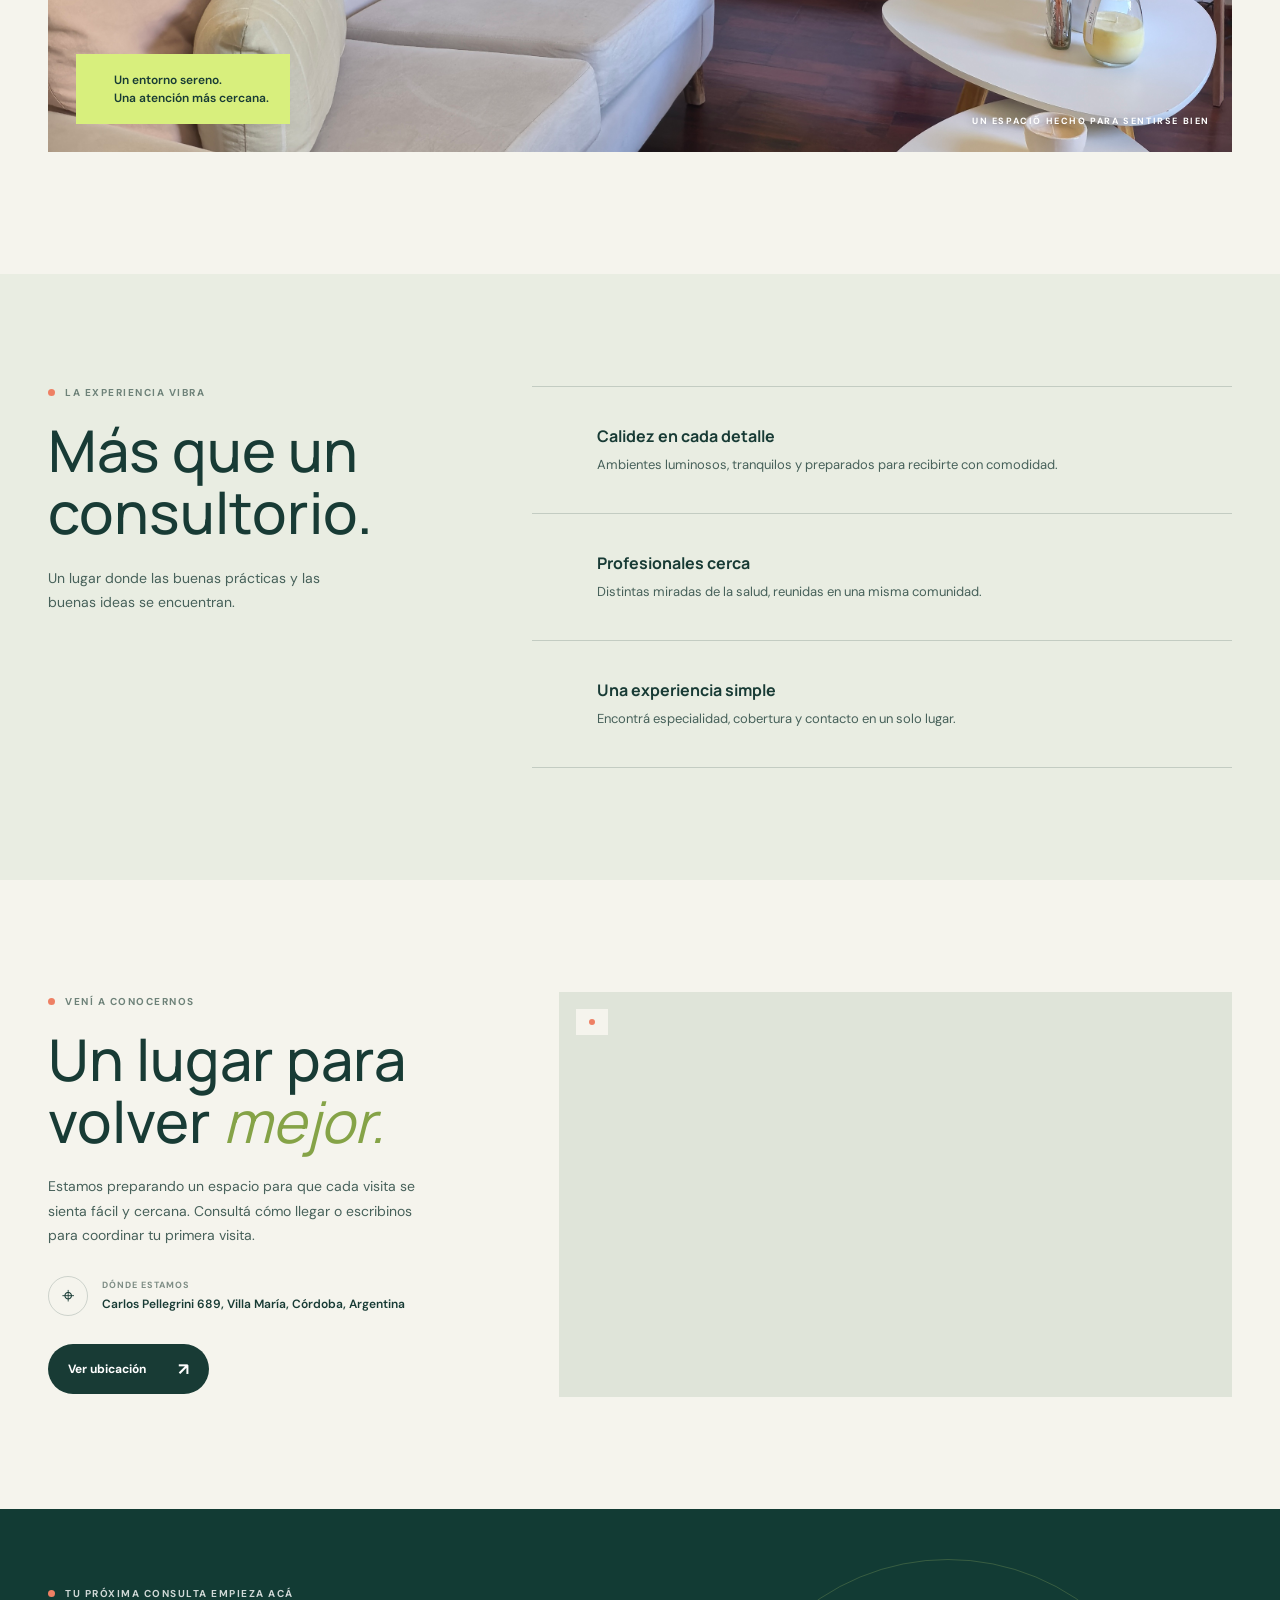
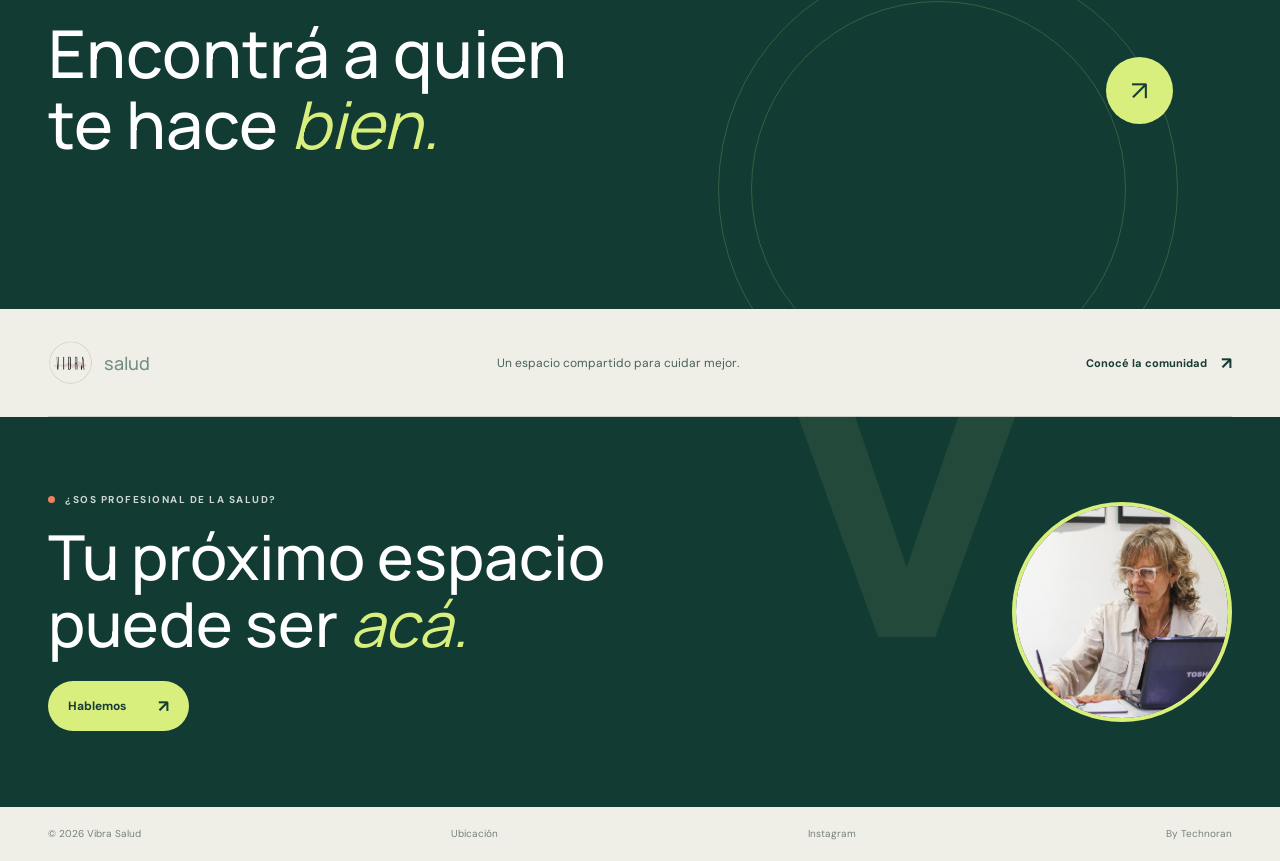
==== commit f4cb1ac1: ""verde manzana"" ====
--- a/index.html
+++ b/index.html
@@ -131,7 +131,7 @@
       <p>Un espacio compartido para cuidar mejor.</p>
       <a class="footer-link" href="especialidades.html">Conocé la comunidad <span aria-hidden="true">↗</span></a>
     </div>
-          <section class="directory-contact"><div class="page-width directory-contact-inner"><div class="directory-contact-text"><p class="eyebrow eyebrow-light"><span class="eyebrow-dot"></span> ¿Sos profesional de la salud?</p><h2>Tu próximo espacio<br>puede ser <em>acá.</em></h2><a class="button button-lime" href="https://wa.me/5493534017404" target="_blank" rel="noreferrer">Hablemos <span aria-hidden="true">↗</span></a></div><img class="community-photo" src="image/secre.jpg" alt="Secretaria de VibraSalud"></div></section>
+          <section class="directory-contact"><div class="page-width directory-contact-inner"><div class="directory-contact-text"><p class="eyebrow eyebrow-light"><span class="eyebrow-dot"></span> ¿Sos profesional de la salud?</p><h2>Tu próximo espacio<br>puede ser <em>acá.</em></h2><a class="button button-lime" href="https://wa.me/5493534017404" target="_blank" rel="noreferrer">Hablemos <span aria-hidden="true">↗</span></a></div><img class="community-photo" src="image/secre2.png" alt="Secretaria de VibraSalud"></div></section>
 
     <div class="page-width footer-bottom"><span>© <span data-year></span> Vibra Salud</span><a href="#ubicacion">Ubicación</a><a href="https://www.instagram.com/vibra.coworkingsalud/" target="_blank" rel="noopener noreferrer">Instagram</a><a href="https://technoransuite.com.ar/" target="_blank" rel="noopener noreferrer">By Technoran</a></div>
   </footer>
